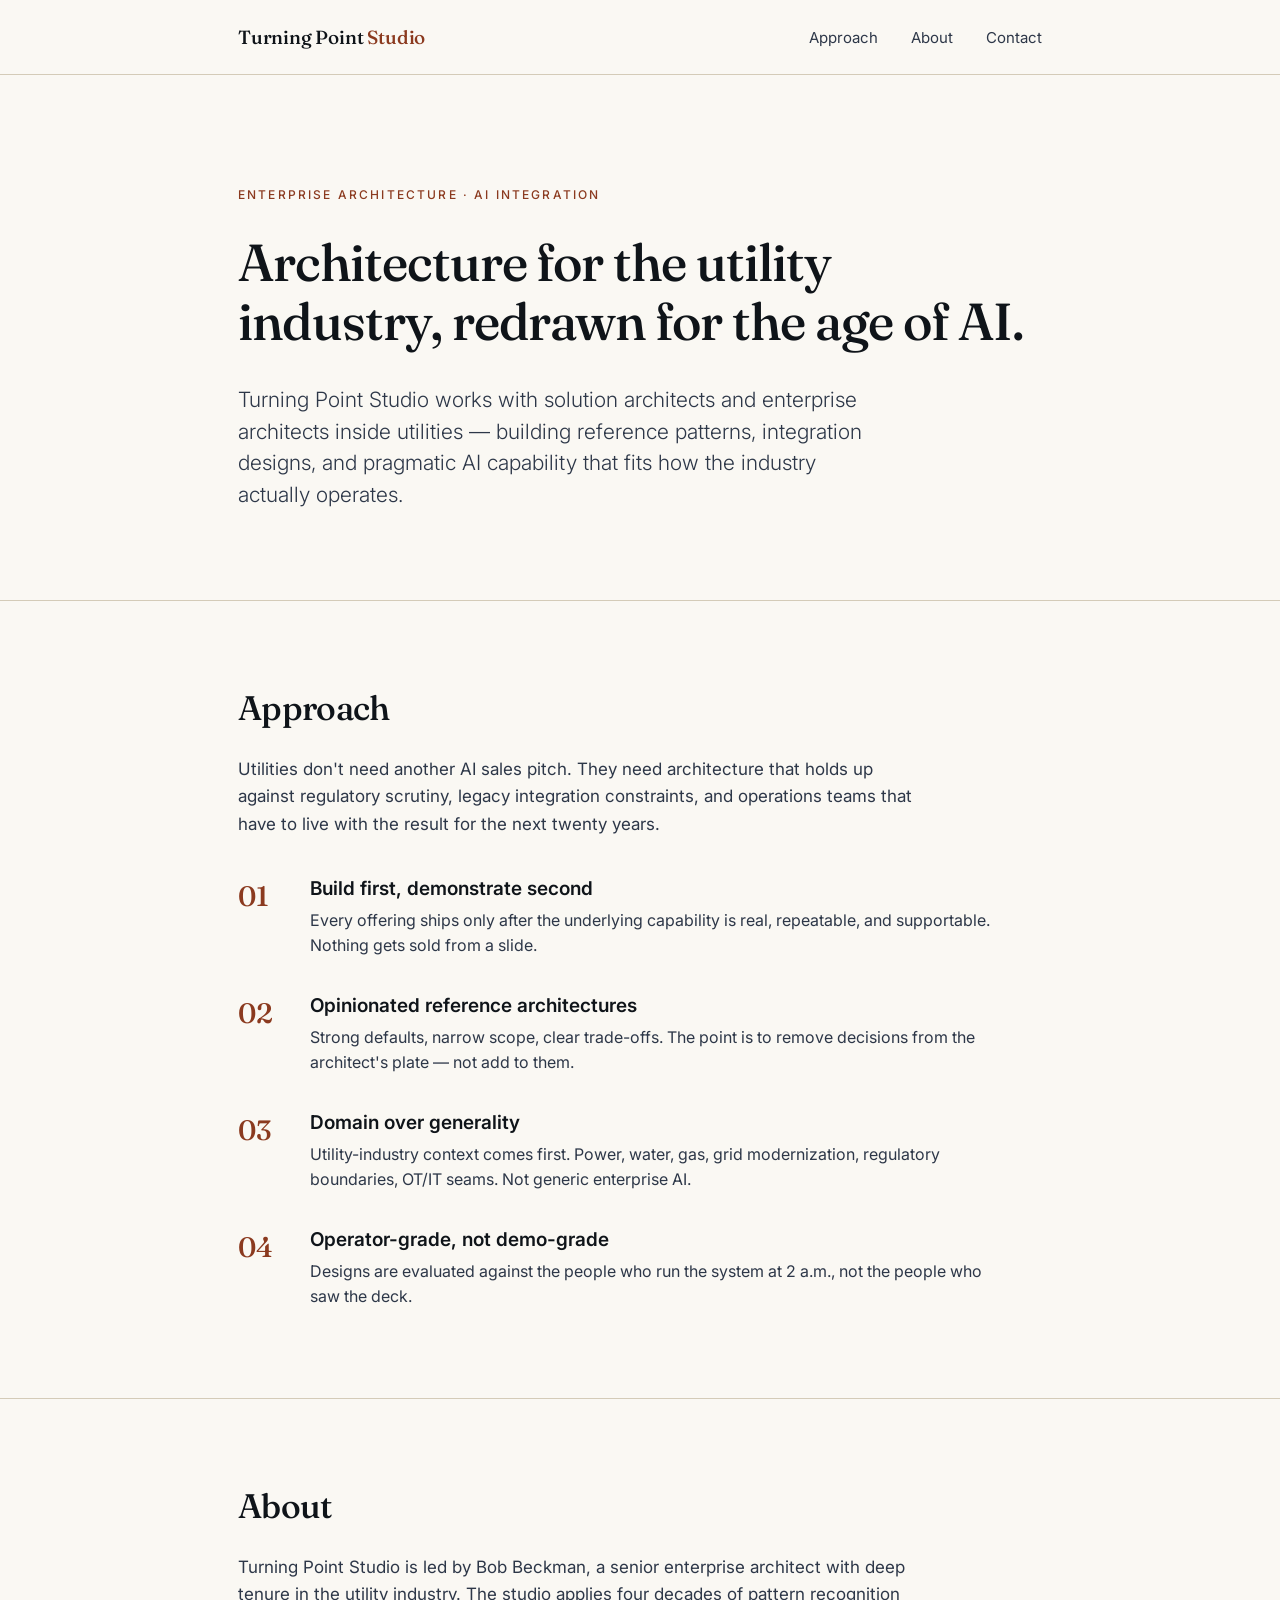
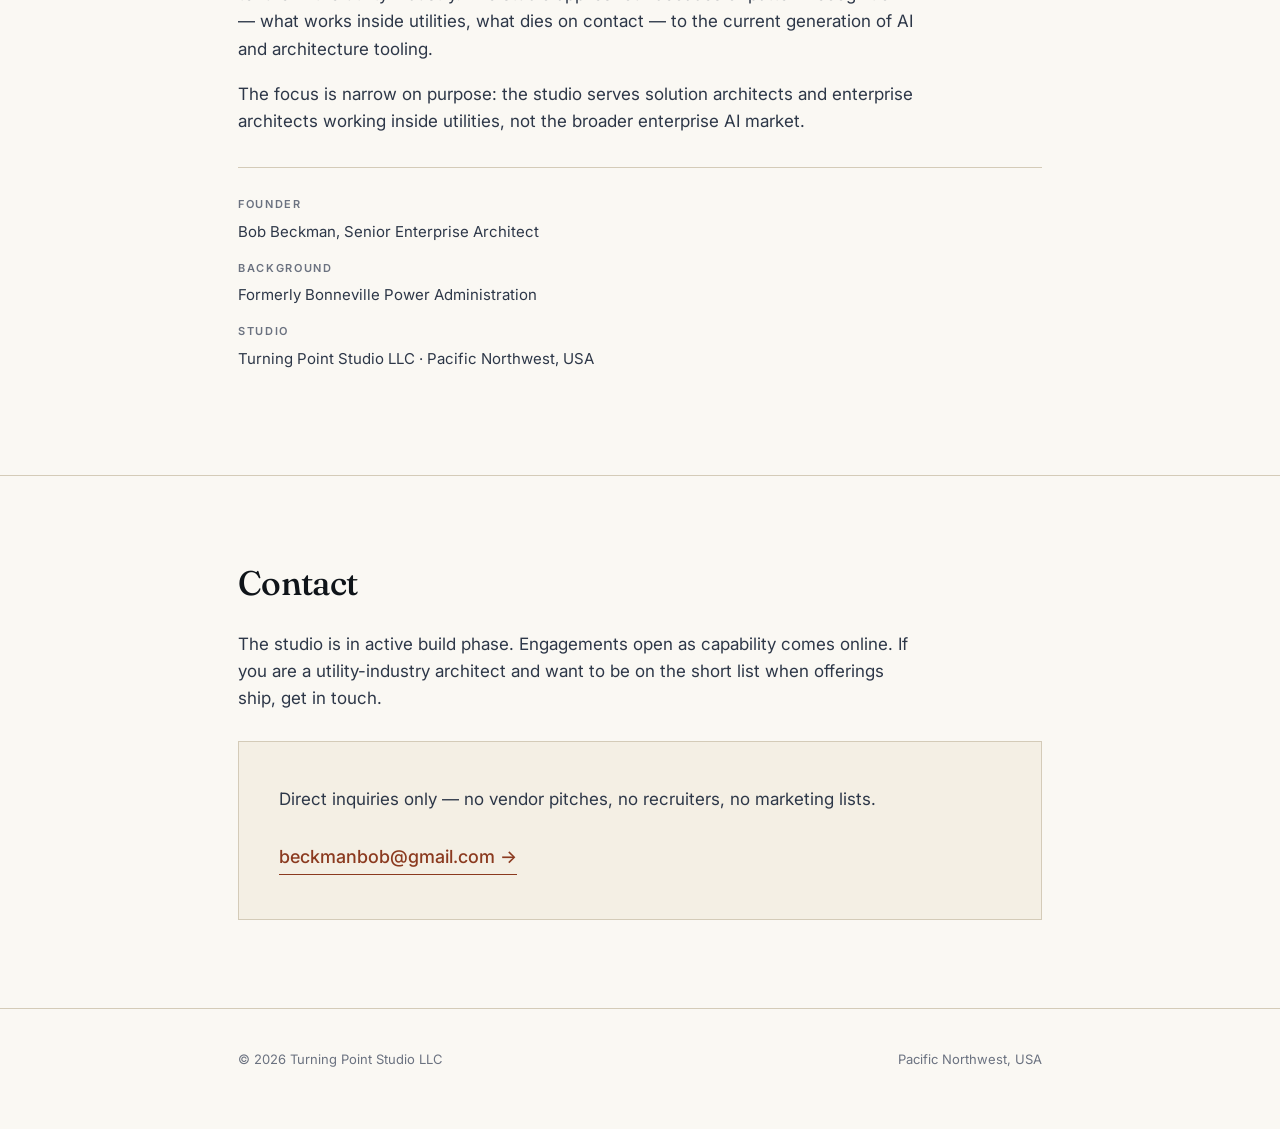
==== index.html @ 9b697494 "Add files via upload" ====
<!DOCTYPE html>
<html lang="en">
<head>
<meta charset="UTF-8">
<meta name="viewport" content="width=device-width, initial-scale=1.0">
<title>Turning Point Studio — Enterprise Architecture for the Utility Industry</title>
<meta name="description" content="Turning Point Studio. Enterprise architecture and AI integration for utility-industry solution architects and enterprise architects.">
<link rel="preconnect" href="https://fonts.googleapis.com">
<link rel="preconnect" href="https://fonts.gstatic.com" crossorigin>
<link href="https://fonts.googleapis.com/css2?family=Fraunces:opsz,wght@9..144,400;9..144,500;9..144,600&family=Inter:wght@300;400;500;600&display=swap" rel="stylesheet">
<style>
  :root {
    --ink: #0f1419;
    --ink-soft: #2d3748;
    --paper: #faf8f3;
    --paper-warm: #f4efe4;
    --rule: #d4cbb8;
    --accent: #8b3a1f;
    --accent-soft: #b85a3a;
    --muted: #6b7280;
  }
  * { box-sizing: border-box; margin: 0; padding: 0; }
  html { scroll-behavior: smooth; }
  body {
    font-family: 'Inter', -apple-system, sans-serif;
    color: var(--ink);
    background: var(--paper);
    line-height: 1.6;
    font-size: 17px;
    -webkit-font-smoothing: antialiased;
  }
  h1, h2, h3 { font-family: 'Fraunces', Georgia, serif; font-weight: 500; letter-spacing: -0.02em; line-height: 1.15; }
  .container { max-width: 860px; margin: 0 auto; padding: 0 28px; }

  /* Header */
  header {
    border-bottom: 1px solid var(--rule);
    padding: 22px 0;
    background: var(--paper);
    position: sticky;
    top: 0;
    z-index: 10;
  }
  .header-row { display: flex; justify-content: space-between; align-items: center; }
  .brand {
    font-family: 'Fraunces', serif;
    font-size: 19px;
    font-weight: 500;
    color: var(--ink);
    text-decoration: none;
    letter-spacing: -0.01em;
  }
  .brand span { color: var(--accent); }
  nav a {
    color: var(--ink-soft);
    text-decoration: none;
    margin-left: 28px;
    font-size: 15px;
    font-weight: 400;
  }
  nav a:hover { color: var(--accent); }

  /* Hero */
  .hero { padding: 110px 0 90px; border-bottom: 1px solid var(--rule); }
  .eyebrow {
    text-transform: uppercase;
    letter-spacing: 0.18em;
    font-size: 12px;
    font-weight: 500;
    color: var(--accent);
    margin-bottom: 28px;
  }
  .hero h1 { font-size: 52px; margin-bottom: 32px; }
  .hero .lede {
    font-size: 21px;
    color: var(--ink-soft);
    max-width: 640px;
    font-weight: 300;
    line-height: 1.5;
  }

  /* Sections */
  section { padding: 88px 0; border-bottom: 1px solid var(--rule); }
  section h2 { font-size: 34px; margin-bottom: 28px; }
  section p { margin-bottom: 18px; color: var(--ink-soft); max-width: 680px; }
  section p:last-child { margin-bottom: 0; }

  /* Approach blocks */
  .principles { display: grid; gap: 36px; margin-top: 40px; }
  .principle { display: grid; grid-template-columns: 48px 1fr; gap: 24px; align-items: start; }
  .principle .num {
    font-family: 'Fraunces', serif;
    font-size: 28px;
    color: var(--accent);
    font-weight: 500;
    line-height: 1;
    padding-top: 4px;
  }
  .principle h3 { font-size: 19px; margin-bottom: 8px; font-family: 'Inter', sans-serif; font-weight: 600; letter-spacing: 0; }
  .principle p { font-size: 16px; margin: 0; }

  /* About */
  .credentials { margin-top: 32px; padding-top: 28px; border-top: 1px solid var(--rule); }
  .credentials .label {
    text-transform: uppercase;
    letter-spacing: 0.15em;
    font-size: 11px;
    color: var(--muted);
    font-weight: 600;
    margin-bottom: 6px;
  }
  .credentials .item { margin-bottom: 16px; font-size: 15px; color: var(--ink-soft); }

  /* Contact */
  .contact-card {
    background: var(--paper-warm);
    border: 1px solid var(--rule);
    padding: 44px 40px;
    margin-top: 28px;
  }
  .contact-card p { max-width: none; margin-bottom: 18px; }
  .contact-link {
    display: inline-block;
    margin-top: 12px;
    font-size: 18px;
    color: var(--accent);
    text-decoration: none;
    border-bottom: 1px solid var(--accent);
    padding-bottom: 2px;
    font-weight: 500;
  }
  .contact-link:hover { color: var(--ink); border-bottom-color: var(--ink); }

  /* Footer */
  footer { padding: 40px 0 60px; font-size: 13px; color: var(--muted); }
  .footer-row { display: flex; justify-content: space-between; flex-wrap: wrap; gap: 12px; }

  /* Responsive */
  @media (max-width: 640px) {
    .hero { padding: 64px 0 56px; }
    .hero h1 { font-size: 36px; }
    .hero .lede { font-size: 18px; }
    section { padding: 56px 0; }
    section h2 { font-size: 26px; }
    nav a { margin-left: 18px; font-size: 14px; }
    .contact-card { padding: 28px 24px; }
    .principle { grid-template-columns: 36px 1fr; gap: 16px; }
  }
</style>
</head>
<body>

<header>
  <div class="container header-row">
    <a href="#" class="brand">Turning Point <span>Studio</span></a>
    <nav>
      <a href="#approach">Approach</a>
      <a href="#about">About</a>
      <a href="#contact">Contact</a>
    </nav>
  </div>
</header>

<div class="hero">
  <div class="container">
    <div class="eyebrow">Enterprise Architecture &middot; AI Integration</div>
    <h1>Architecture for the utility industry, redrawn for the age of AI.</h1>
    <p class="lede">Turning Point Studio works with solution architects and enterprise architects inside utilities — building reference patterns, integration designs, and pragmatic AI capability that fits how the industry actually operates.</p>
  </div>
</div>

<section id="approach">
  <div class="container">
    <h2>Approach</h2>
    <p>Utilities don't need another AI sales pitch. They need architecture that holds up against regulatory scrutiny, legacy integration constraints, and operations teams that have to live with the result for the next twenty years.</p>

    <div class="principles">
      <div class="principle">
        <div class="num">01</div>
        <div>
          <h3>Build first, demonstrate second</h3>
          <p>Every offering ships only after the underlying capability is real, repeatable, and supportable. Nothing gets sold from a slide.</p>
        </div>
      </div>
      <div class="principle">
        <div class="num">02</div>
        <div>
          <h3>Opinionated reference architectures</h3>
          <p>Strong defaults, narrow scope, clear trade-offs. The point is to remove decisions from the architect's plate — not add to them.</p>
        </div>
      </div>
      <div class="principle">
        <div class="num">03</div>
        <div>
          <h3>Domain over generality</h3>
          <p>Utility-industry context comes first. Power, water, gas, grid modernization, regulatory boundaries, OT/IT seams. Not generic enterprise AI.</p>
        </div>
      </div>
      <div class="principle">
        <div class="num">04</div>
        <div>
          <h3>Operator-grade, not demo-grade</h3>
          <p>Designs are evaluated against the people who run the system at 2 a.m., not the people who saw the deck.</p>
        </div>
      </div>
    </div>
  </div>
</section>

<section id="about">
  <div class="container">
    <h2>About</h2>
    <p>Turning Point Studio is led by Bob Beckman, a senior enterprise architect with deep tenure in the utility industry. The studio applies four decades of pattern recognition — what works inside utilities, what dies on contact — to the current generation of AI and architecture tooling.</p>
    <p>The focus is narrow on purpose: the studio serves solution architects and enterprise architects working inside utilities, not the broader enterprise AI market.</p>

    <div class="credentials">
      <div class="item">
        <div class="label">Founder</div>
        Bob Beckman, Senior Enterprise Architect
      </div>
      <div class="item">
        <div class="label">Background</div>
        Formerly Bonneville Power Administration
      </div>
      <div class="item">
        <div class="label">Studio</div>
        Turning Point Studio LLC &middot; Pacific Northwest, USA
      </div>
    </div>
  </div>
</section>

<section id="contact">
  <div class="container">
    <h2>Contact</h2>
    <p>The studio is in active build phase. Engagements open as capability comes online. If you are a utility-industry architect and want to be on the short list when offerings ship, get in touch.</p>

    <div class="contact-card">
      <p>Direct inquiries only — no vendor pitches, no recruiters, no marketing lists.</p>
      <a class="contact-link" href="mailto:beckmanbob@gmail.com?subject=Turning%20Point%20Studio%20inquiry">beckmanbob@gmail.com &rarr;</a>
    </div>
  </div>
</section>

<footer>
  <div class="container footer-row">
    <div>&copy; 2026 Turning Point Studio LLC</div>
    <div>Pacific Northwest, USA</div>
  </div>
</footer>

</body>
</html>
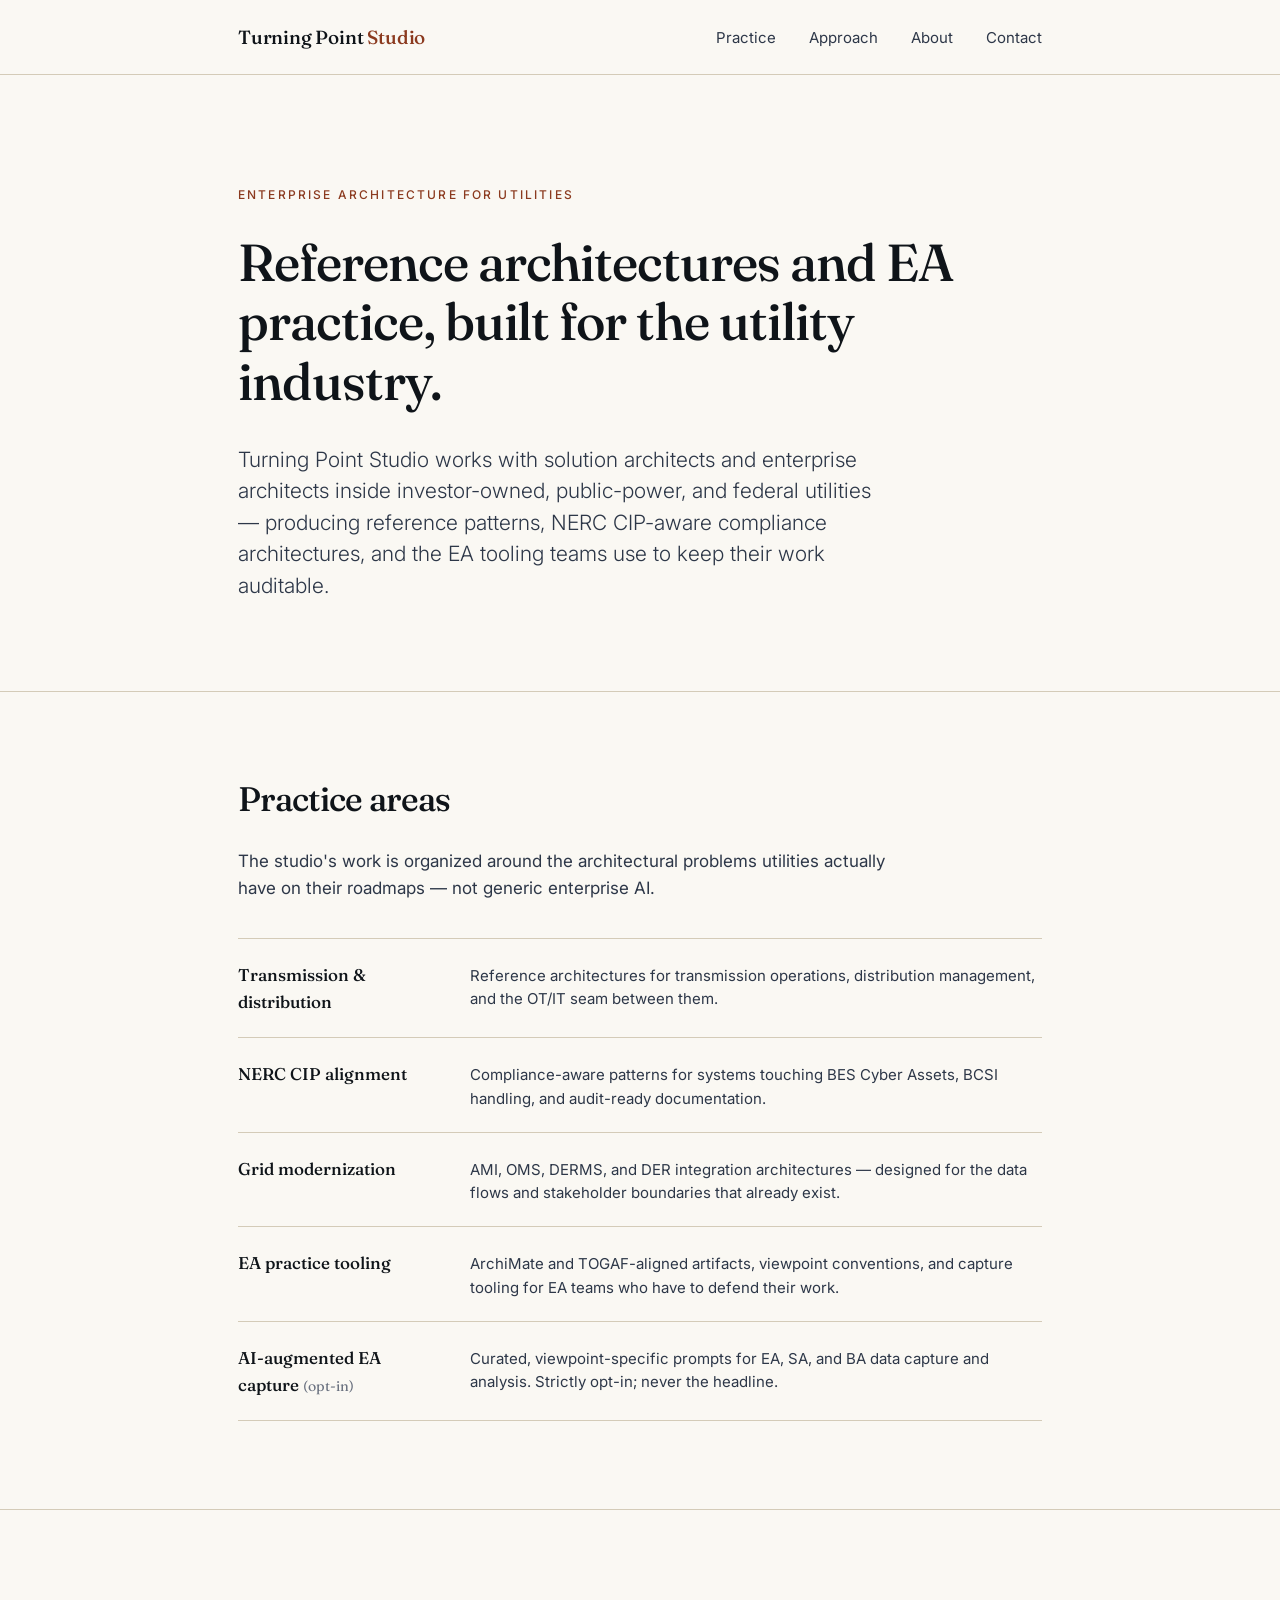
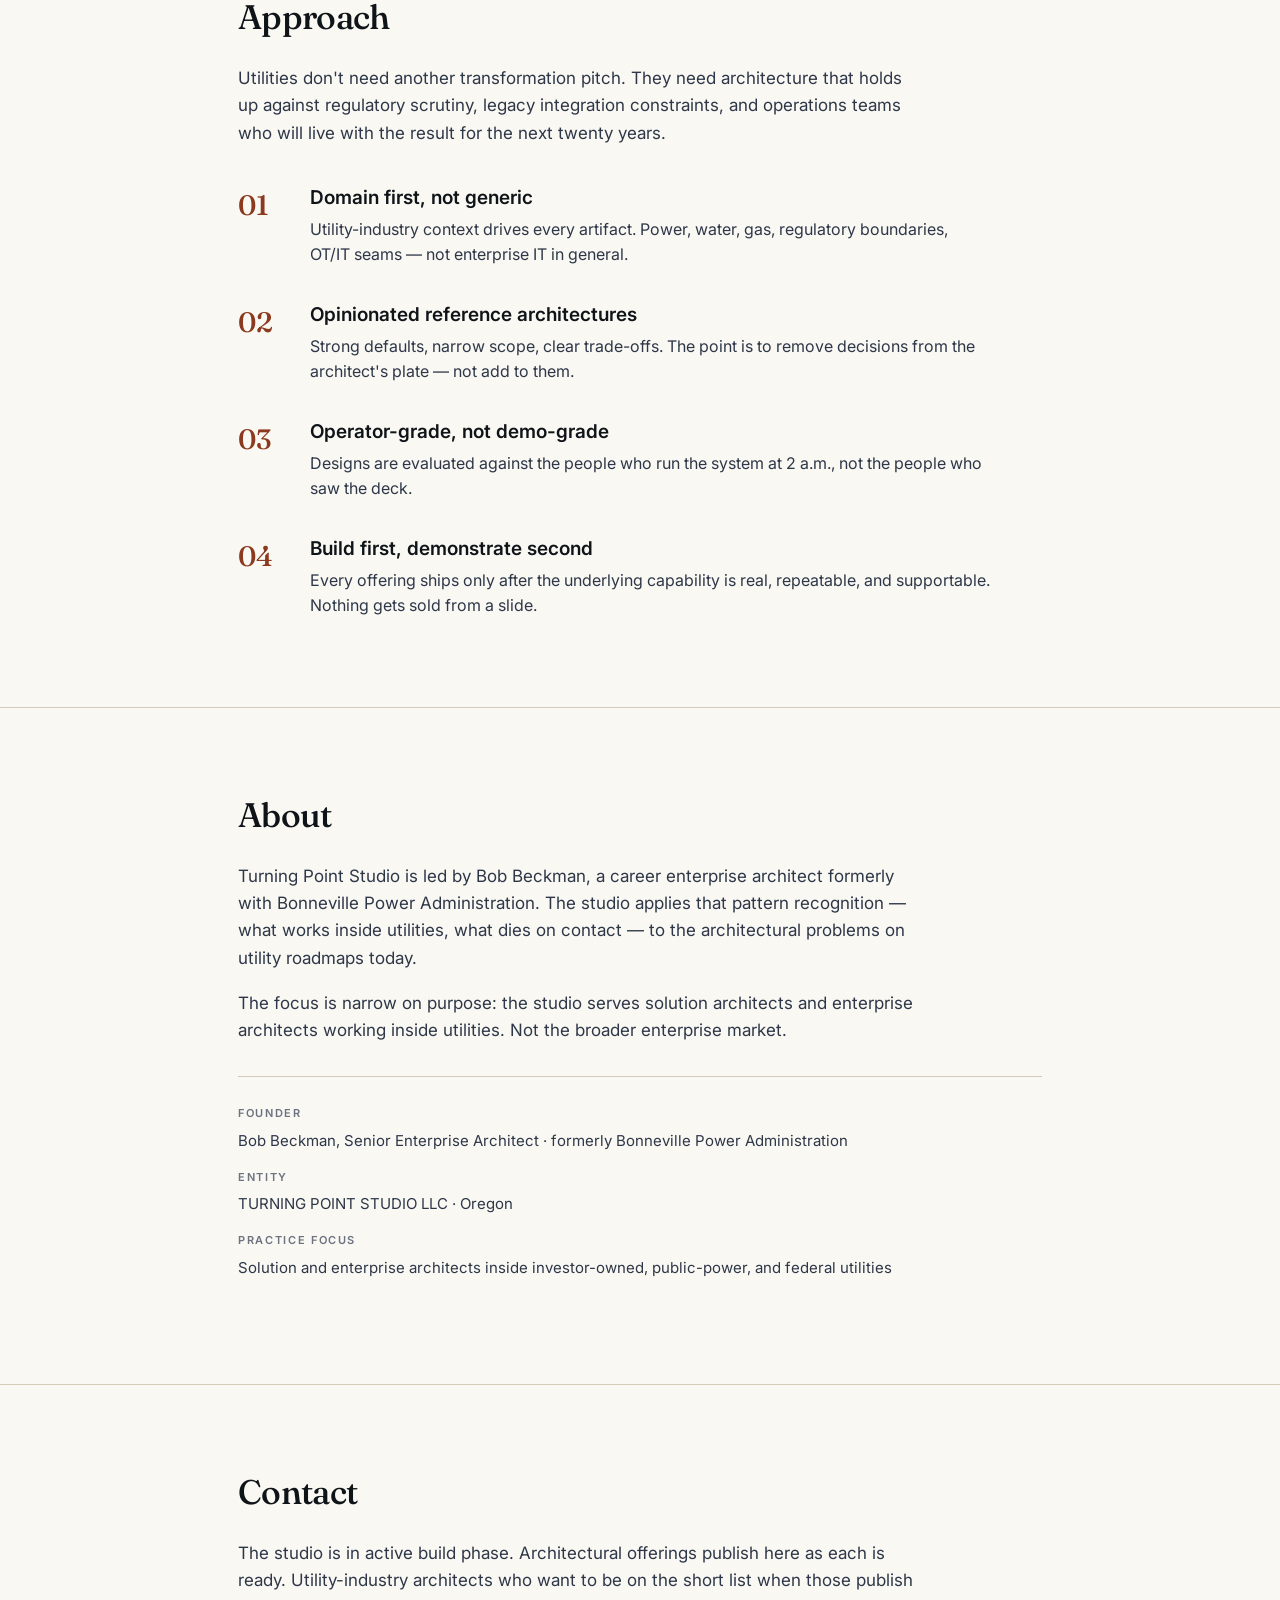
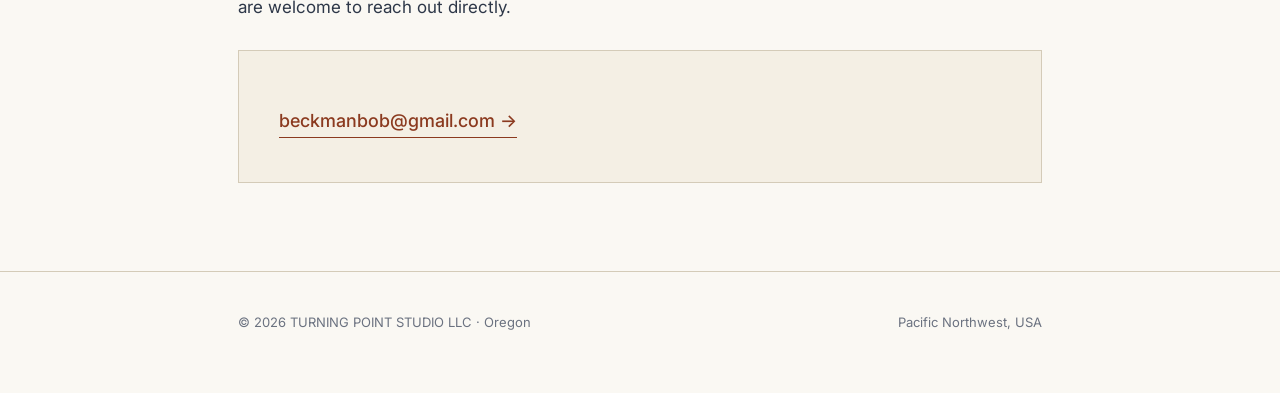
==== commit f13c3aa0: "marketing rewrite: utility-EA vocabulary, practice areas, entity disclosure" ====
--- a/index.html
+++ b/index.html
@@ -4,7 +4,7 @@
 <meta charset="UTF-8">
 <meta name="viewport" content="width=device-width, initial-scale=1.0">
 <title>Turning Point Studio — Enterprise Architecture for the Utility Industry</title>
-<meta name="description" content="Turning Point Studio. Enterprise architecture and AI integration for utility-industry solution architects and enterprise architects.">
+<meta name="description" content="Turning Point Studio LLC. Reference architectures, NERC CIP-aware compliance patterns, and EA practice tooling for utility-industry solution architects and enterprise architects.">
 <link rel="preconnect" href="https://fonts.googleapis.com">
 <link rel="preconnect" href="https://fonts.gstatic.com" crossorigin>
 <link href="https://fonts.googleapis.com/css2?family=Fraunces:opsz,wght@9..144,400;9..144,500;9..144,600&family=Inter:wght@300;400;500;600&display=swap" rel="stylesheet">
@@ -85,6 +85,29 @@
   section p { margin-bottom: 18px; color: var(--ink-soft); max-width: 680px; }
   section p:last-child { margin-bottom: 0; }
 
+  /* Practice areas */
+  .practice-list { list-style: none; margin-top: 36px; }
+  .practice-list li {
+    padding: 22px 0;
+    border-top: 1px solid var(--rule);
+    display: grid;
+    grid-template-columns: 200px 1fr;
+    gap: 32px;
+    align-items: baseline;
+  }
+  .practice-list li:last-child { border-bottom: 1px solid var(--rule); }
+  .practice-list .pa-title {
+    font-family: 'Fraunces', serif;
+    font-size: 17px;
+    font-weight: 500;
+    color: var(--ink);
+  }
+  .practice-list .pa-desc {
+    font-size: 15px;
+    color: var(--ink-soft);
+    line-height: 1.55;
+  }
+
   /* Approach blocks */
   .principles { display: grid; gap: 36px; margin-top: 40px; }
   .principle { display: grid; grid-template-columns: 48px 1fr; gap: 24px; align-items: start; }
@@ -145,6 +168,7 @@
     nav a { margin-left: 18px; font-size: 14px; }
     .contact-card { padding: 28px 24px; }
     .principle { grid-template-columns: 36px 1fr; gap: 16px; }
+    .practice-list li { grid-template-columns: 1fr; gap: 6px; }
   }
 </style>
 </head>
@@ -154,6 +178,7 @@
   <div class="container header-row">
     <a href="#" class="brand">Turning Point <span>Studio</span></a>
     <nav>
+      <a href="#practice">Practice</a>
       <a href="#approach">Approach</a>
       <a href="#about">About</a>
       <a href="#contact">Contact</a>
@@ -163,46 +188,76 @@
 
 <div class="hero">
   <div class="container">
-    <div class="eyebrow">Enterprise Architecture &middot; AI Integration</div>
-    <h1>Architecture for the utility industry, redrawn for the age of AI.</h1>
-    <p class="lede">Turning Point Studio works with solution architects and enterprise architects inside utilities — building reference patterns, integration designs, and pragmatic AI capability that fits how the industry actually operates.</p>
+    <div class="eyebrow">Enterprise Architecture for Utilities</div>
+    <h1>Reference architectures and EA practice, built for the utility industry.</h1>
+    <p class="lede">Turning Point Studio works with solution architects and enterprise architects inside investor-owned, public-power, and federal utilities &mdash; producing reference patterns, NERC CIP-aware compliance architectures, and the EA tooling teams use to keep their work auditable.</p>
   </div>
 </div>
 
+<section id="practice">
+  <div class="container">
+    <h2>Practice areas</h2>
+    <p>The studio's work is organized around the architectural problems utilities actually have on their roadmaps &mdash; not generic enterprise AI.</p>
+
+    <ul class="practice-list">
+      <li>
+        <div class="pa-title">Transmission &amp; distribution</div>
+        <div class="pa-desc">Reference architectures for transmission operations, distribution management, and the OT/IT seam between them.</div>
+      </li>
+      <li>
+        <div class="pa-title">NERC CIP alignment</div>
+        <div class="pa-desc">Compliance-aware patterns for systems touching BES Cyber Assets, BCSI handling, and audit-ready documentation.</div>
+      </li>
+      <li>
+        <div class="pa-title">Grid modernization</div>
+        <div class="pa-desc">AMI, OMS, DERMS, and DER integration architectures &mdash; designed for the data flows and stakeholder boundaries that already exist.</div>
+      </li>
+      <li>
+        <div class="pa-title">EA practice tooling</div>
+        <div class="pa-desc">ArchiMate and TOGAF-aligned artifacts, viewpoint conventions, and capture tooling for EA teams who have to defend their work.</div>
+      </li>
+      <li>
+        <div class="pa-title">AI-augmented EA capture <small style="font-weight: 400; color: var(--muted);">(opt-in)</small></div>
+        <div class="pa-desc">Curated, viewpoint-specific prompts for EA, SA, and BA data capture and analysis. Strictly opt-in; never the headline.</div>
+      </li>
+    </ul>
+  </div>
+</section>
+
 <section id="approach">
   <div class="container">
     <h2>Approach</h2>
-    <p>Utilities don't need another AI sales pitch. They need architecture that holds up against regulatory scrutiny, legacy integration constraints, and operations teams that have to live with the result for the next twenty years.</p>
+    <p>Utilities don't need another transformation pitch. They need architecture that holds up against regulatory scrutiny, legacy integration constraints, and operations teams who will live with the result for the next twenty years.</p>
 
     <div class="principles">
       <div class="principle">
         <div class="num">01</div>
         <div>
-          <h3>Build first, demonstrate second</h3>
-          <p>Every offering ships only after the underlying capability is real, repeatable, and supportable. Nothing gets sold from a slide.</p>
+          <h3>Domain first, not generic</h3>
+          <p>Utility-industry context drives every artifact. Power, water, gas, regulatory boundaries, OT/IT seams &mdash; not enterprise IT in general.</p>
         </div>
       </div>
       <div class="principle">
         <div class="num">02</div>
         <div>
           <h3>Opinionated reference architectures</h3>
-          <p>Strong defaults, narrow scope, clear trade-offs. The point is to remove decisions from the architect's plate — not add to them.</p>
+          <p>Strong defaults, narrow scope, clear trade-offs. The point is to remove decisions from the architect's plate &mdash; not add to them.</p>
         </div>
       </div>
       <div class="principle">
         <div class="num">03</div>
-        <div>
-          <h3>Domain over generality</h3>
-          <p>Utility-industry context comes first. Power, water, gas, grid modernization, regulatory boundaries, OT/IT seams. Not generic enterprise AI.</p>
-        </div>
-      </div>
-      <div class="principle">
-        <div class="num">04</div>
         <div>
           <h3>Operator-grade, not demo-grade</h3>
           <p>Designs are evaluated against the people who run the system at 2 a.m., not the people who saw the deck.</p>
         </div>
       </div>
+      <div class="principle">
+        <div class="num">04</div>
+        <div>
+          <h3>Build first, demonstrate second</h3>
+          <p>Every offering ships only after the underlying capability is real, repeatable, and supportable. Nothing gets sold from a slide.</p>
+        </div>
+      </div>
     </div>
   </div>
 </section>
@@ -210,21 +265,21 @@
 <section id="about">
   <div class="container">
     <h2>About</h2>
-    <p>Turning Point Studio is led by Bob Beckman, a senior enterprise architect with deep tenure in the utility industry. The studio applies four decades of pattern recognition — what works inside utilities, what dies on contact — to the current generation of AI and architecture tooling.</p>
-    <p>The focus is narrow on purpose: the studio serves solution architects and enterprise architects working inside utilities, not the broader enterprise AI market.</p>
+    <p>Turning Point Studio is led by Bob Beckman, a career enterprise architect formerly with Bonneville Power Administration. The studio applies that pattern recognition &mdash; what works inside utilities, what dies on contact &mdash; to the architectural problems on utility roadmaps today.</p>
+    <p>The focus is narrow on purpose: the studio serves solution architects and enterprise architects working inside utilities. Not the broader enterprise market.</p>
 
     <div class="credentials">
       <div class="item">
         <div class="label">Founder</div>
-        Bob Beckman, Senior Enterprise Architect
+        Bob Beckman, Senior Enterprise Architect &middot; formerly Bonneville Power Administration
       </div>
       <div class="item">
-        <div class="label">Background</div>
-        Formerly Bonneville Power Administration
+        <div class="label">Entity</div>
+        TURNING POINT STUDIO LLC &middot; Oregon
       </div>
       <div class="item">
-        <div class="label">Studio</div>
-        Turning Point Studio LLC &middot; Pacific Northwest, USA
+        <div class="label">Practice focus</div>
+        Solution and enterprise architects inside investor-owned, public-power, and federal utilities
       </div>
     </div>
   </div>
@@ -233,10 +288,9 @@
 <section id="contact">
   <div class="container">
     <h2>Contact</h2>
-    <p>The studio is in active build phase. Engagements open as capability comes online. If you are a utility-industry architect and want to be on the short list when offerings ship, get in touch.</p>
+    <p>The studio is in active build phase. Architectural offerings publish here as each is ready. Utility-industry architects who want to be on the short list when those publish are welcome to reach out directly.</p>
 
     <div class="contact-card">
-      <p>Direct inquiries only — no vendor pitches, no recruiters, no marketing lists.</p>
       <a class="contact-link" href="mailto:beckmanbob@gmail.com?subject=Turning%20Point%20Studio%20inquiry">beckmanbob@gmail.com &rarr;</a>
     </div>
   </div>
@@ -244,7 +298,7 @@
 
 <footer>
   <div class="container footer-row">
-    <div>&copy; 2026 Turning Point Studio LLC</div>
+    <div>&copy; 2026 TURNING POINT STUDIO LLC &middot; Oregon</div>
     <div>Pacific Northwest, USA</div>
   </div>
 </footer>
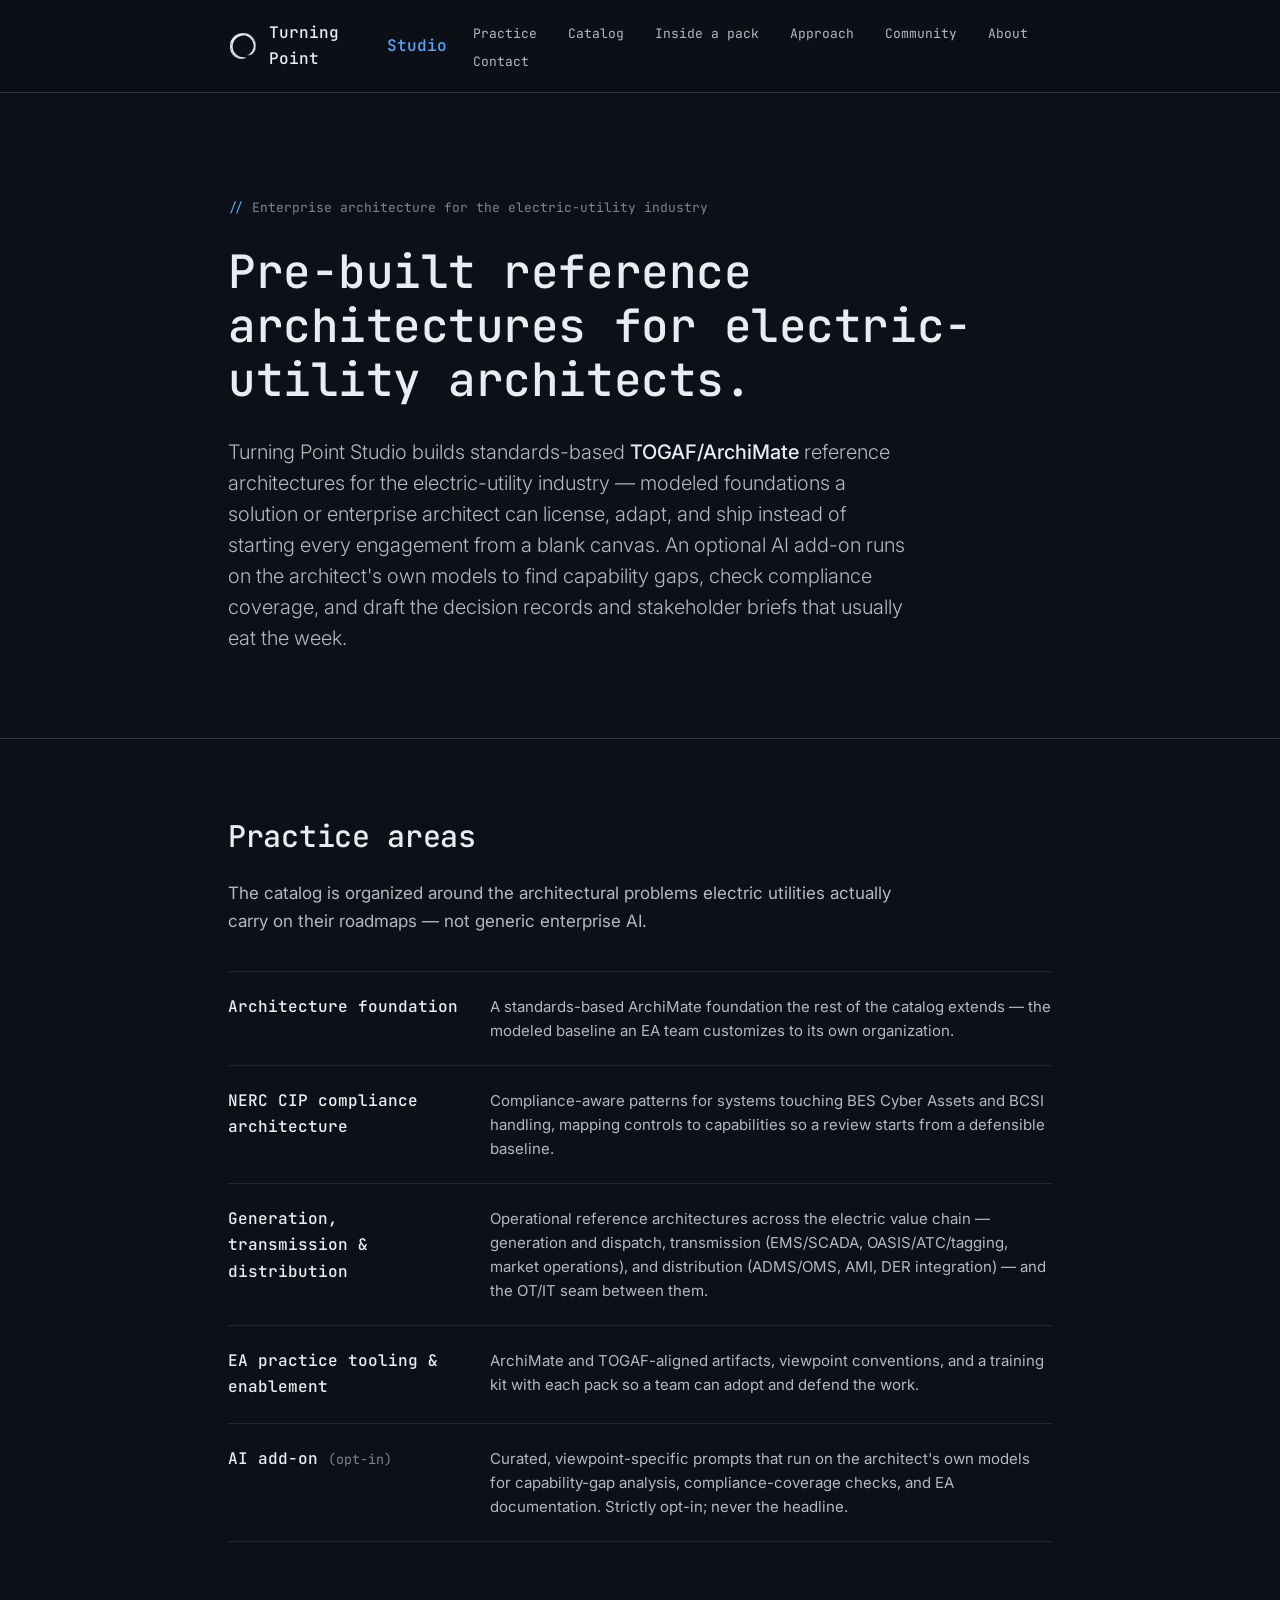
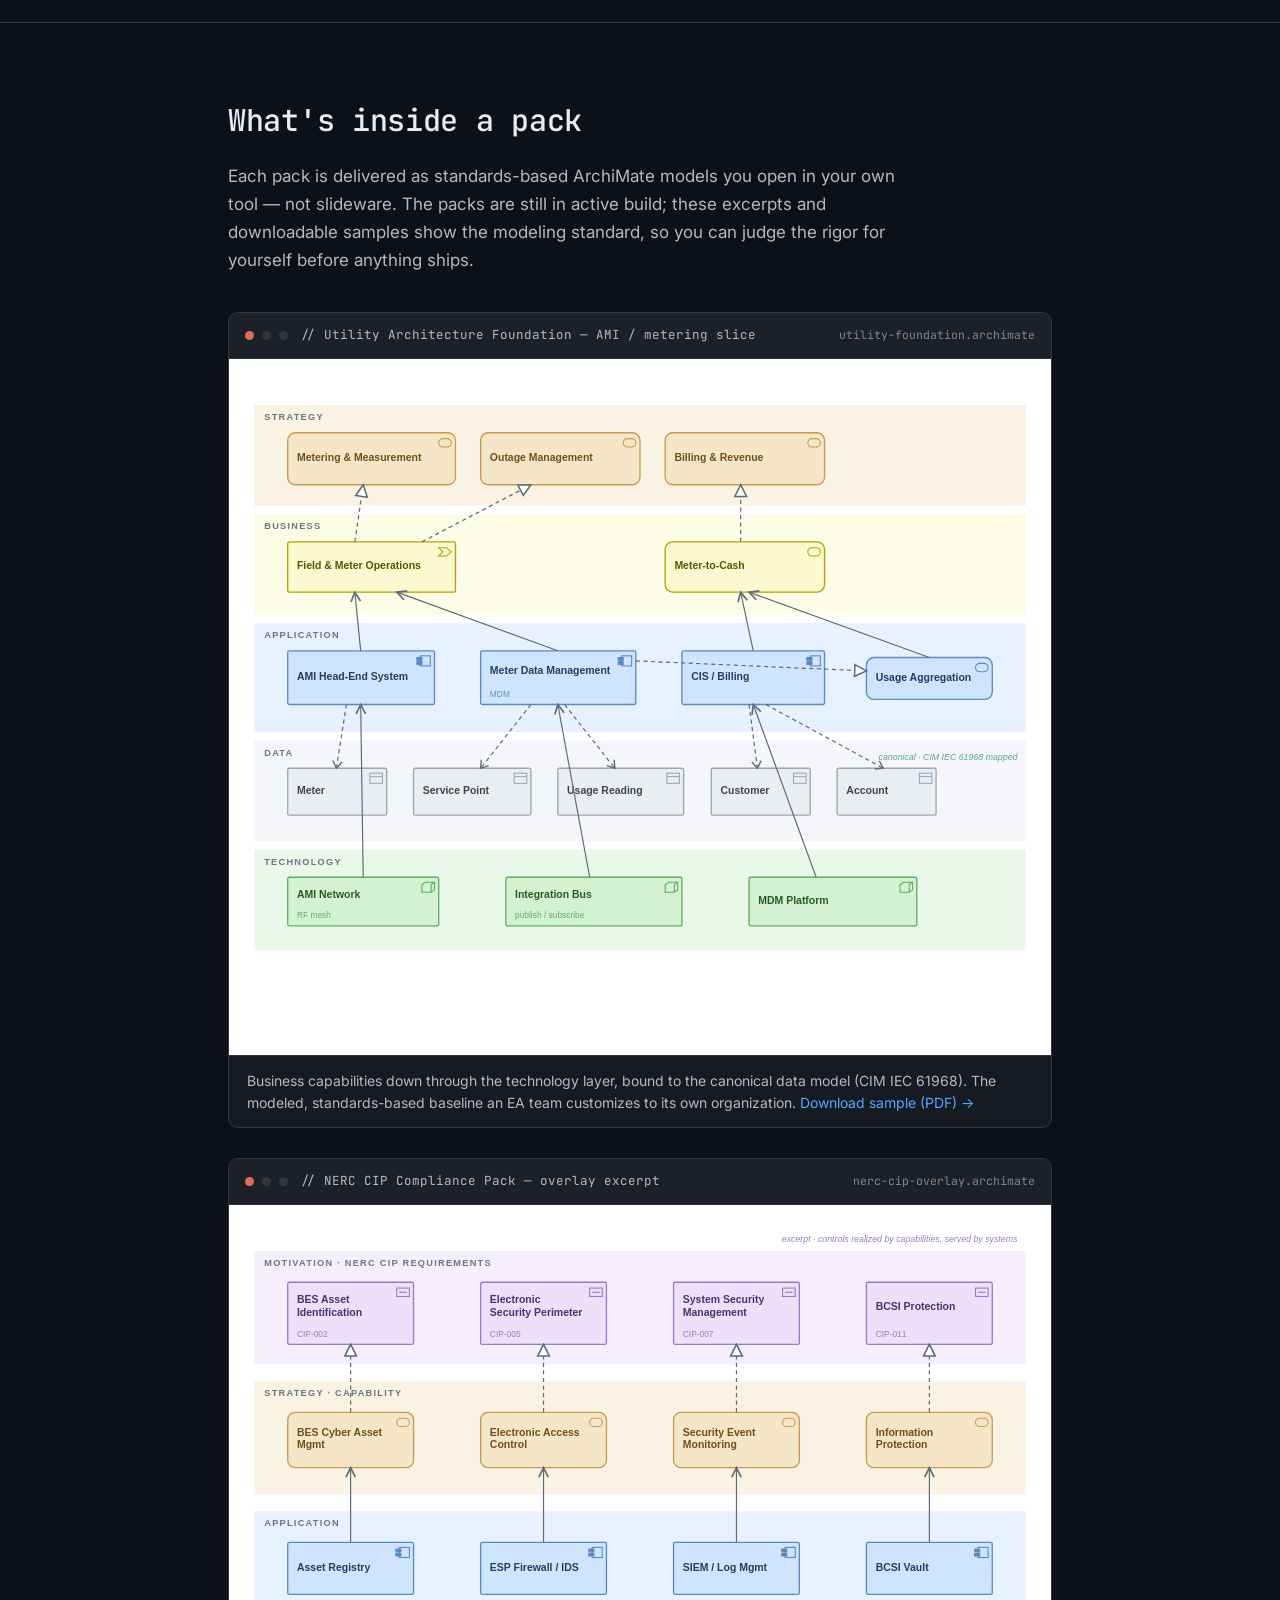
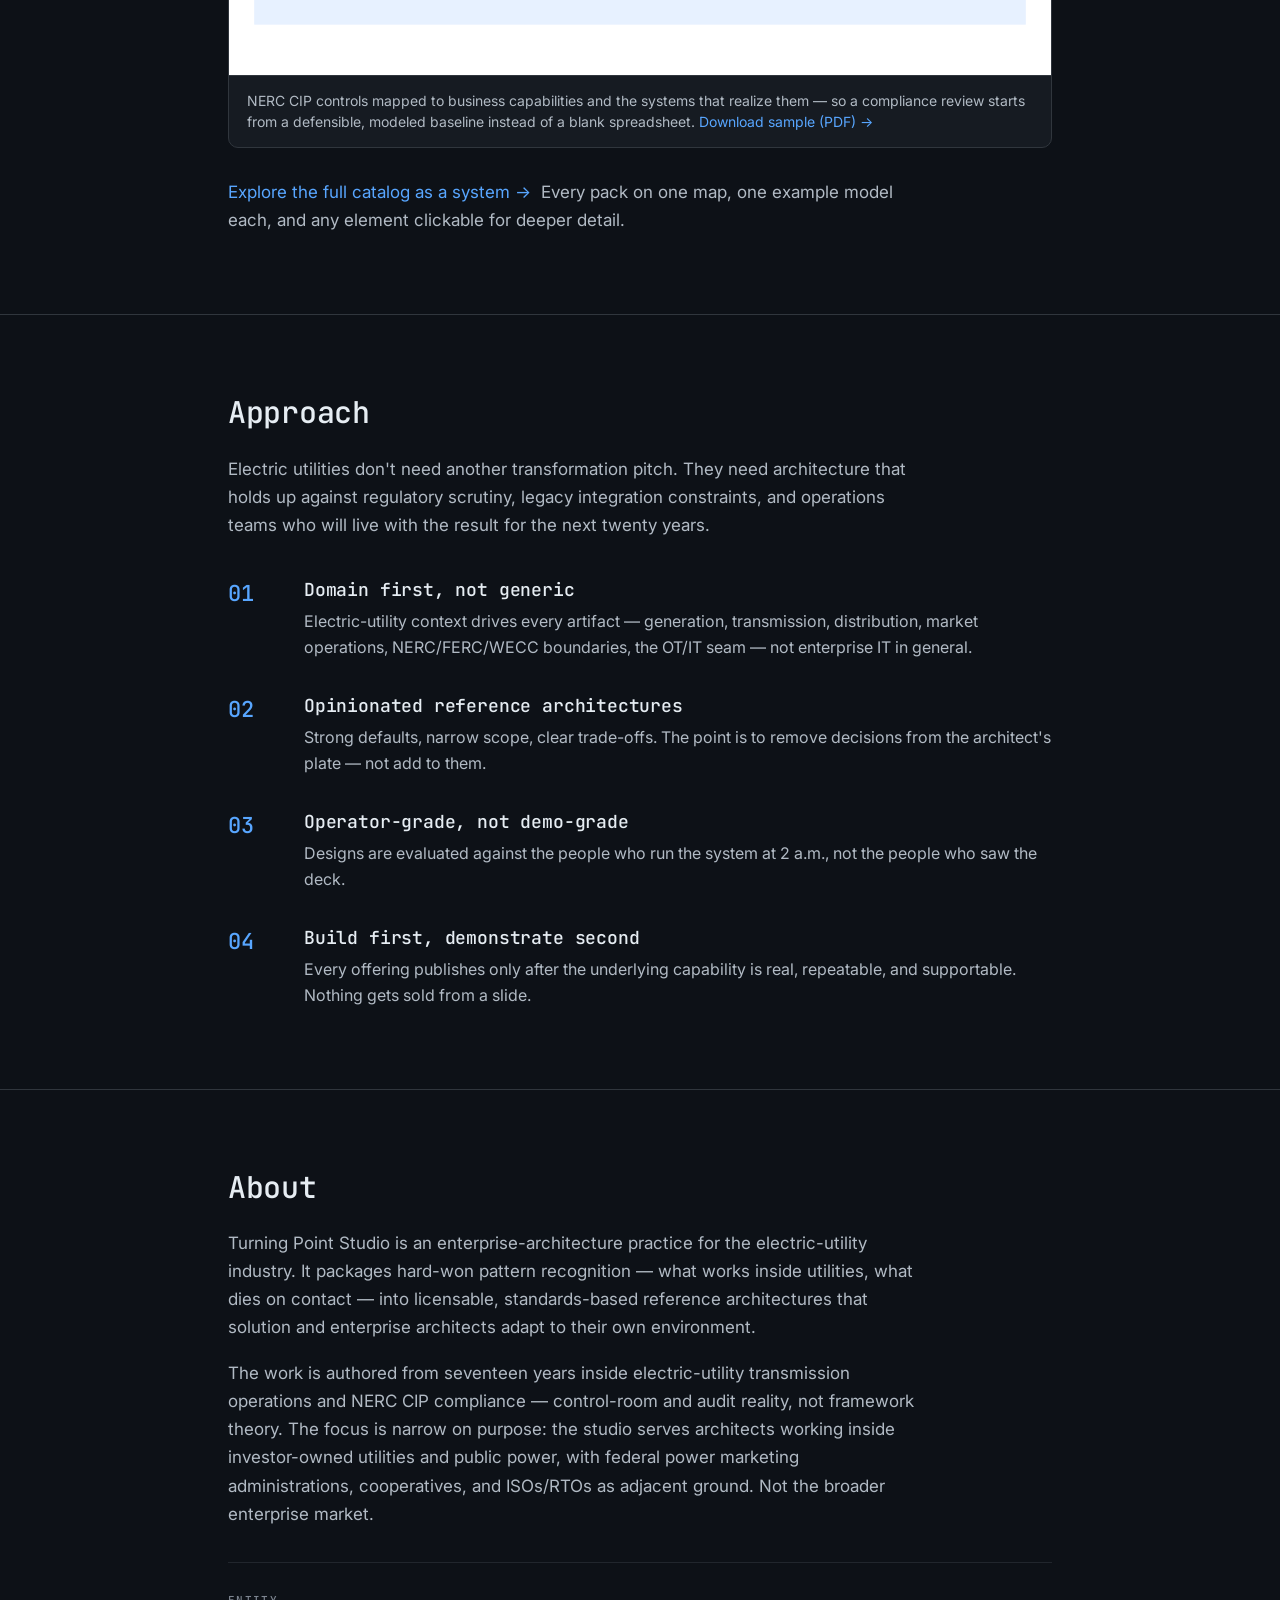
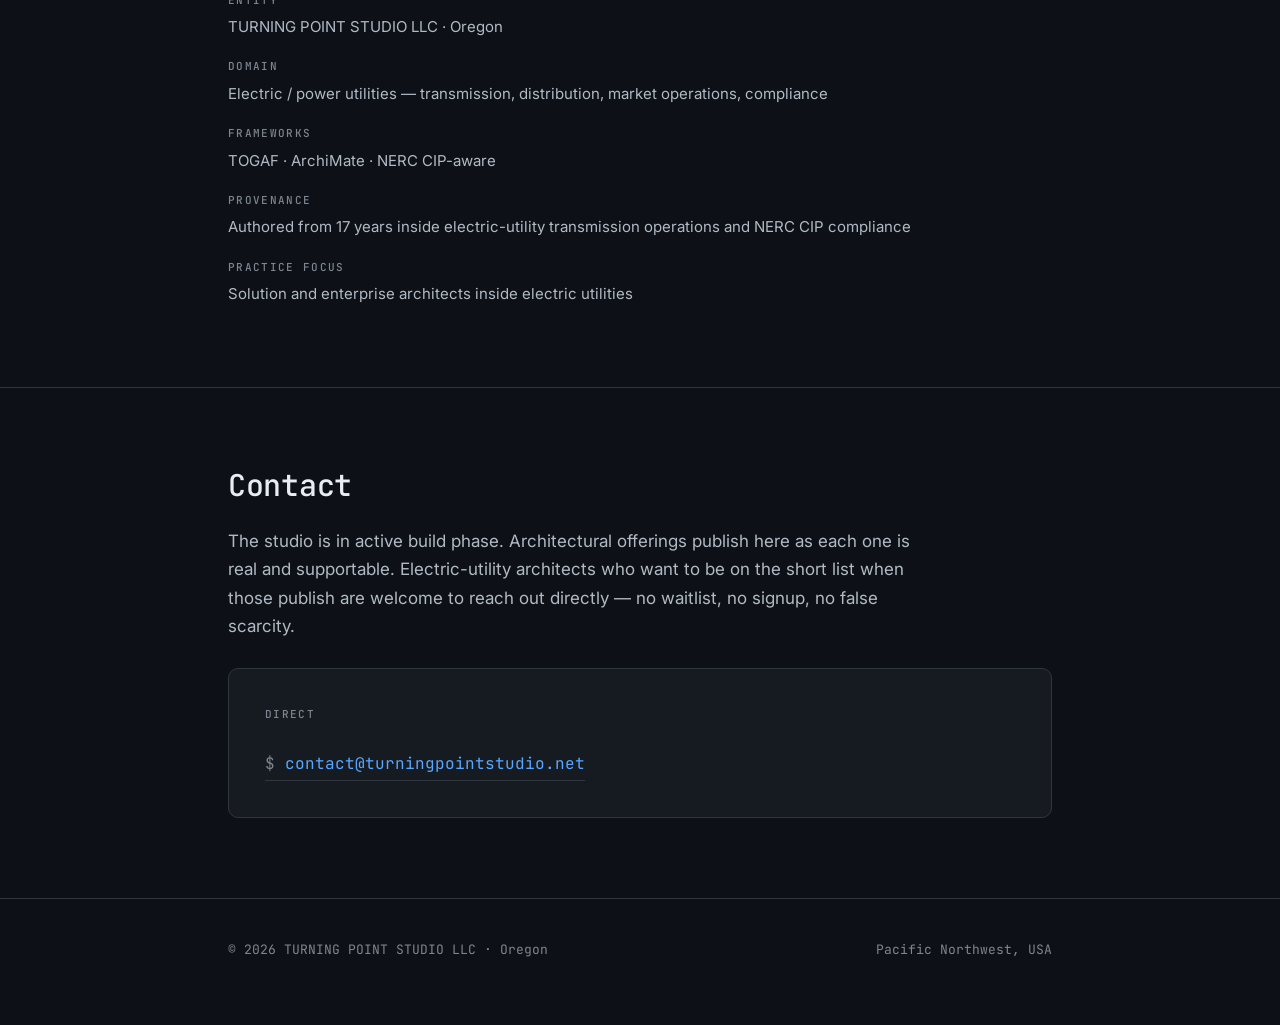
==== commit 40774674: "Add website files (pages, styles, brand assets, SKU pages) + deny-by-default .gitignore to keep inte" ====
--- a/index.html
+++ b/index.html
@@ -3,183 +3,36 @@
 <head>
 <meta charset="UTF-8">
 <meta name="viewport" content="width=device-width, initial-scale=1.0">
-<title>Turning Point Studio — Enterprise Architecture for the Utility Industry</title>
-<meta name="description" content="Turning Point Studio LLC. Reference architectures, NERC CIP-aware compliance patterns, and EA practice tooling for utility-industry solution architects and enterprise architects.">
+<title>Turning Point Studio — Enterprise Architecture for the Electric Utility Industry</title>
+<meta name="description" content="Turning Point Studio builds standards-based TOGAF/ArchiMate reference architectures and NERC CIP-aware compliance patterns for electric-utility solution and enterprise architects — license, adapt, and ship instead of starting from a blank canvas.">
+<link rel="icon" type="image/png" sizes="32x32" href="brand/favicon-32.png">
+<link rel="alternate icon" href="brand/favicon.ico">
+<link rel="apple-touch-icon" href="brand/apple-touch-icon.png">
+<meta property="og:title" content="Turning Point Studio">
+<meta property="og:description" content="Standards-based reference architectures and NERC CIP-aware compliance patterns for the electric utility industry.">
+<meta property="og:image" content="https://turningpointstudio.net/brand/og-image.png">
+<meta property="og:url" content="https://turningpointstudio.net">
+<meta property="og:type" content="website">
+<meta name="twitter:card" content="summary_large_image">
 <link rel="preconnect" href="https://fonts.googleapis.com">
 <link rel="preconnect" href="https://fonts.gstatic.com" crossorigin>
-<link href="https://fonts.googleapis.com/css2?family=Fraunces:opsz,wght@9..144,400;9..144,500;9..144,600&family=Inter:wght@300;400;500;600&display=swap" rel="stylesheet">
-<style>
-  :root {
-    --ink: #0f1419;
-    --ink-soft: #2d3748;
-    --paper: #faf8f3;
-    --paper-warm: #f4efe4;
-    --rule: #d4cbb8;
-    --accent: #8b3a1f;
-    --accent-soft: #b85a3a;
-    --muted: #6b7280;
-  }
-  * { box-sizing: border-box; margin: 0; padding: 0; }
-  html { scroll-behavior: smooth; }
-  body {
-    font-family: 'Inter', -apple-system, sans-serif;
-    color: var(--ink);
-    background: var(--paper);
-    line-height: 1.6;
-    font-size: 17px;
-    -webkit-font-smoothing: antialiased;
-  }
-  h1, h2, h3 { font-family: 'Fraunces', Georgia, serif; font-weight: 500; letter-spacing: -0.02em; line-height: 1.15; }
-  .container { max-width: 860px; margin: 0 auto; padding: 0 28px; }
-
-  /* Header */
-  header {
-    border-bottom: 1px solid var(--rule);
-    padding: 22px 0;
-    background: var(--paper);
-    position: sticky;
-    top: 0;
-    z-index: 10;
-  }
-  .header-row { display: flex; justify-content: space-between; align-items: center; }
-  .brand {
-    font-family: 'Fraunces', serif;
-    font-size: 19px;
-    font-weight: 500;
-    color: var(--ink);
-    text-decoration: none;
-    letter-spacing: -0.01em;
-  }
-  .brand span { color: var(--accent); }
-  nav a {
-    color: var(--ink-soft);
-    text-decoration: none;
-    margin-left: 28px;
-    font-size: 15px;
-    font-weight: 400;
-  }
-  nav a:hover { color: var(--accent); }
-
-  /* Hero */
-  .hero { padding: 110px 0 90px; border-bottom: 1px solid var(--rule); }
-  .eyebrow {
-    text-transform: uppercase;
-    letter-spacing: 0.18em;
-    font-size: 12px;
-    font-weight: 500;
-    color: var(--accent);
-    margin-bottom: 28px;
-  }
-  .hero h1 { font-size: 52px; margin-bottom: 32px; }
-  .hero .lede {
-    font-size: 21px;
-    color: var(--ink-soft);
-    max-width: 640px;
-    font-weight: 300;
-    line-height: 1.5;
-  }
-
-  /* Sections */
-  section { padding: 88px 0; border-bottom: 1px solid var(--rule); }
-  section h2 { font-size: 34px; margin-bottom: 28px; }
-  section p { margin-bottom: 18px; color: var(--ink-soft); max-width: 680px; }
-  section p:last-child { margin-bottom: 0; }
-
-  /* Practice areas */
-  .practice-list { list-style: none; margin-top: 36px; }
-  .practice-list li {
-    padding: 22px 0;
-    border-top: 1px solid var(--rule);
-    display: grid;
-    grid-template-columns: 200px 1fr;
-    gap: 32px;
-    align-items: baseline;
-  }
-  .practice-list li:last-child { border-bottom: 1px solid var(--rule); }
-  .practice-list .pa-title {
-    font-family: 'Fraunces', serif;
-    font-size: 17px;
-    font-weight: 500;
-    color: var(--ink);
-  }
-  .practice-list .pa-desc {
-    font-size: 15px;
-    color: var(--ink-soft);
-    line-height: 1.55;
-  }
-
-  /* Approach blocks */
-  .principles { display: grid; gap: 36px; margin-top: 40px; }
-  .principle { display: grid; grid-template-columns: 48px 1fr; gap: 24px; align-items: start; }
-  .principle .num {
-    font-family: 'Fraunces', serif;
-    font-size: 28px;
-    color: var(--accent);
-    font-weight: 500;
-    line-height: 1;
-    padding-top: 4px;
-  }
-  .principle h3 { font-size: 19px; margin-bottom: 8px; font-family: 'Inter', sans-serif; font-weight: 600; letter-spacing: 0; }
-  .principle p { font-size: 16px; margin: 0; }
-
-  /* About */
-  .credentials { margin-top: 32px; padding-top: 28px; border-top: 1px solid var(--rule); }
-  .credentials .label {
-    text-transform: uppercase;
-    letter-spacing: 0.15em;
-    font-size: 11px;
-    color: var(--muted);
-    font-weight: 600;
-    margin-bottom: 6px;
-  }
-  .credentials .item { margin-bottom: 16px; font-size: 15px; color: var(--ink-soft); }
-
-  /* Contact */
-  .contact-card {
-    background: var(--paper-warm);
-    border: 1px solid var(--rule);
-    padding: 44px 40px;
-    margin-top: 28px;
-  }
-  .contact-card p { max-width: none; margin-bottom: 18px; }
-  .contact-link {
-    display: inline-block;
-    margin-top: 12px;
-    font-size: 18px;
-    color: var(--accent);
-    text-decoration: none;
-    border-bottom: 1px solid var(--accent);
-    padding-bottom: 2px;
-    font-weight: 500;
-  }
-  .contact-link:hover { color: var(--ink); border-bottom-color: var(--ink); }
-
-  /* Footer */
-  footer { padding: 40px 0 60px; font-size: 13px; color: var(--muted); }
-  .footer-row { display: flex; justify-content: space-between; flex-wrap: wrap; gap: 12px; }
-
-  /* Responsive */
-  @media (max-width: 640px) {
-    .hero { padding: 64px 0 56px; }
-    .hero h1 { font-size: 36px; }
-    .hero .lede { font-size: 18px; }
-    section { padding: 56px 0; }
-    section h2 { font-size: 26px; }
-    nav a { margin-left: 18px; font-size: 14px; }
-    .contact-card { padding: 28px 24px; }
-    .principle { grid-template-columns: 36px 1fr; gap: 16px; }
-    .practice-list li { grid-template-columns: 1fr; gap: 6px; }
-  }
-</style>
+<link href="https://fonts.googleapis.com/css2?family=Inter:wght@300;400;500;600&family=JetBrains+Mono:wght@400;500;700&display=swap" rel="stylesheet">
+<link rel="stylesheet" href="site.css">
 </head>
 <body>
 
 <header>
   <div class="container header-row">
-    <a href="#" class="brand">Turning Point <span>Studio</span></a>
+    <a href="index.html" class="brand">
+      <img class="brand-mark" src="brand/enso-mark.png" alt="Turning Point Studio mark">
+      Turning Point <span>Studio</span>
+    </a>
     <nav>
       <a href="#practice">Practice</a>
+      <a href="catalog.html">Catalog</a>
+      <a href="#inside">Inside a pack</a>
       <a href="#approach">Approach</a>
+      <a href="community.html">Community</a>
       <a href="#about">About</a>
       <a href="#contact">Contact</a>
     </nav>
@@ -188,60 +41,94 @@
 
 <div class="hero">
   <div class="container">
-    <div class="eyebrow">Enterprise Architecture for Utilities</div>
-    <h1>Reference architectures and EA practice, built for the utility industry.</h1>
-    <p class="lede">Turning Point Studio works with solution architects and enterprise architects inside investor-owned, public-power, and federal utilities &mdash; producing reference patterns, NERC CIP-aware compliance architectures, and the EA tooling teams use to keep their work auditable.</p>
+    <div class="eyebrow">Enterprise architecture for the electric-utility industry</div>
+    <h1>Pre-built reference architectures for electric-utility architects.</h1>
+    <p class="lede">Turning Point Studio builds standards-based <strong>TOGAF/ArchiMate</strong> reference architectures for the electric-utility industry — modeled foundations a solution or enterprise architect can license, adapt, and ship instead of starting every engagement from a blank canvas. An optional AI add-on runs on the architect's own models to find capability gaps, check compliance coverage, and draft the decision records and stakeholder briefs that usually eat the week.</p>
   </div>
 </div>
 
 <section id="practice">
   <div class="container">
     <h2>Practice areas</h2>
-    <p>The studio's work is organized around the architectural problems utilities actually have on their roadmaps &mdash; not generic enterprise AI.</p>
+    <p>The catalog is organized around the architectural problems electric utilities actually carry on their roadmaps — not generic enterprise AI.</p>
 
     <ul class="practice-list">
       <li>
-        <div class="pa-title">Transmission &amp; distribution</div>
-        <div class="pa-desc">Reference architectures for transmission operations, distribution management, and the OT/IT seam between them.</div>
-      </li>
-      <li>
-        <div class="pa-title">NERC CIP alignment</div>
-        <div class="pa-desc">Compliance-aware patterns for systems touching BES Cyber Assets, BCSI handling, and audit-ready documentation.</div>
-      </li>
-      <li>
-        <div class="pa-title">Grid modernization</div>
-        <div class="pa-desc">AMI, OMS, DERMS, and DER integration architectures &mdash; designed for the data flows and stakeholder boundaries that already exist.</div>
-      </li>
-      <li>
-        <div class="pa-title">EA practice tooling</div>
-        <div class="pa-desc">ArchiMate and TOGAF-aligned artifacts, viewpoint conventions, and capture tooling for EA teams who have to defend their work.</div>
-      </li>
-      <li>
-        <div class="pa-title">AI-augmented EA capture <small style="font-weight: 400; color: var(--muted);">(opt-in)</small></div>
-        <div class="pa-desc">Curated, viewpoint-specific prompts for EA, SA, and BA data capture and analysis. Strictly opt-in; never the headline.</div>
+        <div class="pa-title">Architecture foundation</div>
+        <div class="pa-desc">A standards-based ArchiMate foundation the rest of the catalog extends — the modeled baseline an EA team customizes to its own organization.</div>
+      </li>
+      <li>
+        <div class="pa-title">NERC CIP compliance architecture</div>
+        <div class="pa-desc">Compliance-aware patterns for systems touching BES Cyber Assets and BCSI handling, mapping controls to capabilities so a review starts from a defensible baseline.</div>
+      </li>
+      <li>
+        <div class="pa-title">Generation, transmission &amp; distribution</div>
+        <div class="pa-desc">Operational reference architectures across the electric value chain — generation and dispatch, transmission (EMS/SCADA, OASIS/ATC/tagging, market operations), and distribution (ADMS/OMS, AMI, DER integration) — and the OT/IT seam between them.</div>
+      </li>
+      <li>
+        <div class="pa-title">EA practice tooling &amp; enablement</div>
+        <div class="pa-desc">ArchiMate and TOGAF-aligned artifacts, viewpoint conventions, and a training kit with each pack so a team can adopt and defend the work.</div>
+      </li>
+      <li>
+        <div class="pa-title">AI add-on <small>(opt-in)</small></div>
+        <div class="pa-desc">Curated, viewpoint-specific prompts that run on the architect's own models for capability-gap analysis, compliance-coverage checks, and EA documentation. Strictly opt-in; never the headline.</div>
       </li>
     </ul>
   </div>
 </section>
 
+<section id="inside">
+  <div class="container">
+    <h2>What's inside a pack</h2>
+    <p>Each pack is delivered as standards-based ArchiMate models you open in your own tool — not slideware. The packs are still in active build; these excerpts and downloadable samples show the modeling standard, so you can judge the rigor for yourself before anything ships.</p>
+
+    <div class="models">
+      <figure class="model-card">
+        <div class="model-head">
+          <span class="dot"></span><span class="dot"></span><span class="dot"></span>
+          <span class="name">// Utility Architecture Foundation — AMI / metering slice</span>
+          <span class="file">utility-foundation.archimate</span>
+        </div>
+        <div class="model-canvas">
+          <img src="brand/diagrams/f-01-layers.svg" alt="F-01 ArchiMate model excerpt — business, application, data, and technology layers for an AMI / metering slice, mapped to the canonical data model">
+        </div>
+        <figcaption class="model-cap">Business capabilities down through the technology layer, bound to the canonical data model (CIM IEC 61968). The modeled, standards-based baseline an EA team customizes to its own organization. <a href="brand/samples/utility-foundation-sample.pdf" download>Download sample (PDF) →</a></figcaption>
+      </figure>
+
+      <figure class="model-card">
+        <div class="model-head">
+          <span class="dot"></span><span class="dot"></span><span class="dot"></span>
+          <span class="name">// NERC CIP Compliance Pack — overlay excerpt</span>
+          <span class="file">nerc-cip-overlay.archimate</span>
+        </div>
+        <div class="model-canvas">
+          <img src="brand/diagrams/c-01-cip-overlay.svg" alt="C-01 ArchiMate model excerpt — NERC CIP requirements mapped to business capabilities and the application systems that realize them">
+        </div>
+        <figcaption class="model-cap">NERC CIP controls mapped to business capabilities and the systems that realize them — so a compliance review starts from a defensible, modeled baseline instead of a blank spreadsheet. <a href="brand/samples/nerc-cip-pack-sample.pdf" download>Download sample (PDF) →</a></figcaption>
+      </figure>
+    </div>
+    <p style="margin-top:30px"><a href="catalog.html">Explore the full catalog as a system →</a> &nbsp;Every pack on one map, one example model each, and any element clickable for deeper detail.</p>
+  </div>
+</section>
+
 <section id="approach">
   <div class="container">
     <h2>Approach</h2>
-    <p>Utilities don't need another transformation pitch. They need architecture that holds up against regulatory scrutiny, legacy integration constraints, and operations teams who will live with the result for the next twenty years.</p>
+    <p>Electric utilities don't need another transformation pitch. They need architecture that holds up against regulatory scrutiny, legacy integration constraints, and operations teams who will live with the result for the next twenty years.</p>
 
     <div class="principles">
       <div class="principle">
         <div class="num">01</div>
         <div>
           <h3>Domain first, not generic</h3>
-          <p>Utility-industry context drives every artifact. Power, water, gas, regulatory boundaries, OT/IT seams &mdash; not enterprise IT in general.</p>
+          <p>Electric-utility context drives every artifact — generation, transmission, distribution, market operations, NERC/FERC/WECC boundaries, the OT/IT seam — not enterprise IT in general.</p>
         </div>
       </div>
       <div class="principle">
         <div class="num">02</div>
         <div>
           <h3>Opinionated reference architectures</h3>
-          <p>Strong defaults, narrow scope, clear trade-offs. The point is to remove decisions from the architect's plate &mdash; not add to them.</p>
+          <p>Strong defaults, narrow scope, clear trade-offs. The point is to remove decisions from the architect's plate — not add to them.</p>
         </div>
       </div>
       <div class="principle">
@@ -255,7 +142,7 @@
         <div class="num">04</div>
         <div>
           <h3>Build first, demonstrate second</h3>
-          <p>Every offering ships only after the underlying capability is real, repeatable, and supportable. Nothing gets sold from a slide.</p>
+          <p>Every offering publishes only after the underlying capability is real, repeatable, and supportable. Nothing gets sold from a slide.</p>
         </div>
       </div>
     </div>
@@ -265,21 +152,29 @@
 <section id="about">
   <div class="container">
     <h2>About</h2>
-    <p>Turning Point Studio is led by Bob Beckman, a career enterprise architect formerly with Bonneville Power Administration. The studio applies that pattern recognition &mdash; what works inside utilities, what dies on contact &mdash; to the architectural problems on utility roadmaps today.</p>
-    <p>The focus is narrow on purpose: the studio serves solution architects and enterprise architects working inside utilities. Not the broader enterprise market.</p>
+    <p>Turning Point Studio is an enterprise-architecture practice for the electric-utility industry. It packages hard-won pattern recognition — what works inside utilities, what dies on contact — into licensable, standards-based reference architectures that solution and enterprise architects adapt to their own environment.</p>
+    <p>The work is authored from seventeen years inside electric-utility transmission operations and NERC CIP compliance — control-room and audit reality, not framework theory. The focus is narrow on purpose: the studio serves architects working inside investor-owned utilities and public power, with federal power marketing administrations, cooperatives, and ISOs/RTOs as adjacent ground. Not the broader enterprise market.</p>
 
     <div class="credentials">
       <div class="item">
-        <div class="label">Founder</div>
-        Bob Beckman, Senior Enterprise Architect &middot; formerly Bonneville Power Administration
-      </div>
-      <div class="item">
         <div class="label">Entity</div>
-        TURNING POINT STUDIO LLC &middot; Oregon
+        TURNING POINT STUDIO LLC · Oregon
+      </div>
+      <div class="item">
+        <div class="label">Domain</div>
+        Electric / power utilities — transmission, distribution, market operations, compliance
+      </div>
+      <div class="item">
+        <div class="label">Frameworks</div>
+        TOGAF · ArchiMate · NERC CIP-aware
+      </div>
+      <div class="item">
+        <div class="label">Provenance</div>
+        Authored from 17 years inside electric-utility transmission operations and NERC CIP compliance
       </div>
       <div class="item">
         <div class="label">Practice focus</div>
-        Solution and enterprise architects inside investor-owned, public-power, and federal utilities
+        Solution and enterprise architects inside electric utilities
       </div>
     </div>
   </div>
@@ -288,17 +183,18 @@
 <section id="contact">
   <div class="container">
     <h2>Contact</h2>
-    <p>The studio is in active build phase. Architectural offerings publish here as each is ready. Utility-industry architects who want to be on the short list when those publish are welcome to reach out directly.</p>
-
-    <div class="contact-card">
-      <a class="contact-link" href="mailto:beckmanbob@gmail.com?subject=Turning%20Point%20Studio%20inquiry">beckmanbob@gmail.com &rarr;</a>
+    <p>The studio is in active build phase. Architectural offerings publish here as each one is real and supportable. Electric-utility architects who want to be on the short list when those publish are welcome to reach out directly — no waitlist, no signup, no false scarcity.</p>
+
+    <div class="card">
+      <div class="label">Direct</div>
+      <a class="contact-link" href="mailto:contact@turningpointstudio.net?subject=Turning%20Point%20Studio%20inquiry">contact@turningpointstudio.net</a>
     </div>
   </div>
 </section>
 
 <footer>
   <div class="container footer-row">
-    <div>&copy; 2026 TURNING POINT STUDIO LLC &middot; Oregon</div>
+    <div>© 2026 TURNING POINT STUDIO LLC · Oregon</div>
     <div>Pacific Northwest, USA</div>
   </div>
 </footer>
--- a/site.css
+++ b/site.css
@@ -0,0 +1,150 @@
+/* Turning Point Studio — shared site styles (root pages)
+   v2.0 IDE-dark. Mirrors sku/styles.css tokens so the homepage, community
+   page, and SKU pages read as one brand. Mark = the real brush ensō
+   (brand/enso-mark.png), light on dark. See brand/brand-guide.md. */
+
+:root {
+  --bg:           #0d1117;
+  --surface:      #161b22;
+  --surface-2:    #1c2128;
+  --rule:         #30363d;
+  --rule-soft:    #21262d;
+  --text:         #e6edf3;
+  --text-2:       #b1bac4;
+  --muted:        #7d8590;
+  --cool:         #58a6ff;
+  --cool-bright:  #79c0ff;
+  --ok:           #3fb950;
+  --warn:         #d29922;
+  --font-sans: 'Inter', -apple-system, BlinkMacSystemFont, 'Segoe UI', sans-serif;
+  --font-mono: 'JetBrains Mono', 'Fira Code', ui-monospace, SFMono-Regular, Menlo, monospace;
+}
+
+* { box-sizing: border-box; margin: 0; padding: 0; }
+html { scroll-behavior: smooth; background: var(--bg); }
+body {
+  font-family: var(--font-sans);
+  color: var(--text-2);
+  background: var(--bg);
+  line-height: 1.65;
+  font-size: 17px;
+  -webkit-font-smoothing: antialiased;
+}
+h1, h2, h3 { font-family: var(--font-mono); font-weight: 500; letter-spacing: -0.01em; line-height: 1.18; color: var(--text); }
+a { color: var(--cool); text-decoration: none; }
+a:hover { color: var(--cool-bright); }
+.container { max-width: 880px; margin: 0 auto; padding: 0 28px; }
+.mono { font-family: var(--font-mono); }
+
+/* Header */
+header {
+  border-bottom: 1px solid var(--rule);
+  padding: 18px 0;
+  background: rgba(13,17,23,0.85);
+  backdrop-filter: blur(6px);
+  position: sticky; top: 0; z-index: 10;
+}
+.header-row { display: flex; justify-content: space-between; align-items: center; }
+.brand {
+  display: inline-flex; align-items: center; gap: 11px;
+  font-family: var(--font-mono); font-size: 16px; font-weight: 500;
+  color: var(--text); text-decoration: none; letter-spacing: 0;
+}
+.brand:hover { color: var(--text); }
+.brand .brand-mark { width: 30px; height: 30px; display: block; flex-shrink: 0; }
+.brand span { color: var(--cool); }
+nav a {
+  color: var(--text-2); text-decoration: none; margin-left: 26px;
+  font-size: 13px; font-weight: 400; font-family: var(--font-mono);
+}
+nav a:hover { color: var(--cool); }
+
+/* Hero */
+.hero { padding: 104px 0 84px; border-bottom: 1px solid var(--rule); }
+.eyebrow {
+  font-family: var(--font-mono); font-size: 13px; font-weight: 400;
+  color: var(--muted); margin-bottom: 26px; letter-spacing: 0;
+}
+.eyebrow::before { content: "// "; color: var(--cool); }
+.hero h1 { font-size: 46px; margin-bottom: 30px; max-width: 760px; }
+.hero .lede { font-size: 20px; color: var(--text-2); max-width: 680px; font-weight: 300; line-height: 1.55; }
+.hero .lede strong { color: var(--text); font-weight: 500; }
+
+/* Sections */
+section { padding: 80px 0; border-bottom: 1px solid var(--rule); }
+section h2 { font-size: 30px; margin-bottom: 24px; }
+section > .container > p { margin-bottom: 18px; color: var(--text-2); max-width: 700px; }
+section > .container > p:last-child { margin-bottom: 0; }
+
+/* Practice areas */
+.practice-list { list-style: none; margin-top: 36px; }
+.practice-list li {
+  padding: 22px 0; border-top: 1px solid var(--rule-soft);
+  display: grid; grid-template-columns: 230px 1fr; gap: 32px; align-items: baseline;
+}
+.practice-list li:last-child { border-bottom: 1px solid var(--rule-soft); }
+.practice-list .pa-title { font-family: var(--font-mono); font-size: 16px; font-weight: 500; color: var(--text); }
+.practice-list .pa-title small { font-weight: 400; color: var(--muted); }
+.practice-list .pa-desc { font-size: 15px; color: var(--text-2); line-height: 1.6; }
+
+/* Principles */
+.principles { display: grid; gap: 34px; margin-top: 40px; }
+.principle { display: grid; grid-template-columns: 52px 1fr; gap: 24px; align-items: start; }
+.principle .num { font-family: var(--font-mono); font-size: 22px; color: var(--cool); font-weight: 500; line-height: 1; padding-top: 4px; }
+.principle h3 { font-size: 18px; margin-bottom: 8px; }
+.principle p { font-size: 16px; margin: 0; color: var(--text-2); }
+
+/* Credentials */
+.credentials { margin-top: 34px; padding-top: 28px; border-top: 1px solid var(--rule-soft); display: grid; gap: 18px; }
+.credentials .label { font-family: var(--font-mono); font-size: 11px; letter-spacing: 0.12em; text-transform: uppercase; color: var(--muted); font-weight: 500; margin-bottom: 6px; }
+.credentials .item { font-size: 15px; color: var(--text-2); }
+
+/* Cards (contact / status) */
+.card {
+  background: var(--surface); border: 1px solid var(--rule);
+  border-radius: 10px; padding: 36px 36px; margin-top: 28px;
+}
+.card .label { font-family: var(--font-mono); font-size: 11px; letter-spacing: 0.12em; text-transform: uppercase; color: var(--muted); font-weight: 500; margin-bottom: 10px; }
+.card .card-title { font-family: var(--font-mono); font-size: 19px; font-weight: 500; color: var(--text); margin-bottom: 14px; }
+.card p { color: var(--text-2); margin-bottom: 14px; max-width: none; }
+.card p:last-of-type { margin-bottom: 0; }
+.contact-link {
+  display: inline-block; margin-top: 18px; font-family: var(--font-mono);
+  font-size: 16px; color: var(--cool); text-decoration: none;
+  border-bottom: 1px solid var(--rule); padding-bottom: 3px;
+}
+.contact-link::before { content: "$ "; color: var(--muted); }
+.contact-link:hover { color: var(--cool-bright); border-bottom-color: var(--cool); }
+
+/* Model previews */
+.models { display: grid; gap: 30px; margin-top: 38px; }
+.model-card { border: 1px solid var(--rule); border-radius: 10px; overflow: hidden; background: var(--surface); }
+.model-head {
+  display: flex; align-items: center; gap: 8px;
+  font-family: var(--font-mono); font-size: 12.5px; color: var(--text-2);
+  padding: 12px 16px; border-bottom: 1px solid var(--rule); background: var(--surface-2);
+}
+.model-head .dot { width: 9px; height: 9px; border-radius: 50%; background: var(--rule); flex-shrink: 0; }
+.model-head .dot:first-child { background: #e06c5a; }
+.model-head .name { margin-left: 4px; }
+.model-head .file { margin-left: auto; color: var(--muted); font-size: 11.5px; }
+.model-canvas { background: #ffffff; }
+.model-canvas img { display: block; width: 100%; height: auto; }
+.model-cap { font-size: 14px; color: var(--text-2); line-height: 1.55; padding: 14px 18px; border-top: 1px solid var(--rule); }
+
+/* Footer */
+footer { padding: 40px 0 64px; font-size: 13px; color: var(--muted); font-family: var(--font-mono); }
+.footer-row { display: flex; justify-content: space-between; flex-wrap: wrap; gap: 12px; }
+
+/* Responsive */
+@media (max-width: 640px) {
+  .hero { padding: 60px 0 52px; }
+  .hero h1 { font-size: 32px; }
+  .hero .lede { font-size: 18px; }
+  section { padding: 52px 0; }
+  section h2 { font-size: 24px; }
+  nav a { margin-left: 16px; font-size: 12px; }
+  .card { padding: 26px 22px; }
+  .principle { grid-template-columns: 40px 1fr; gap: 16px; }
+  .practice-list li { grid-template-columns: 1fr; gap: 6px; }
+}
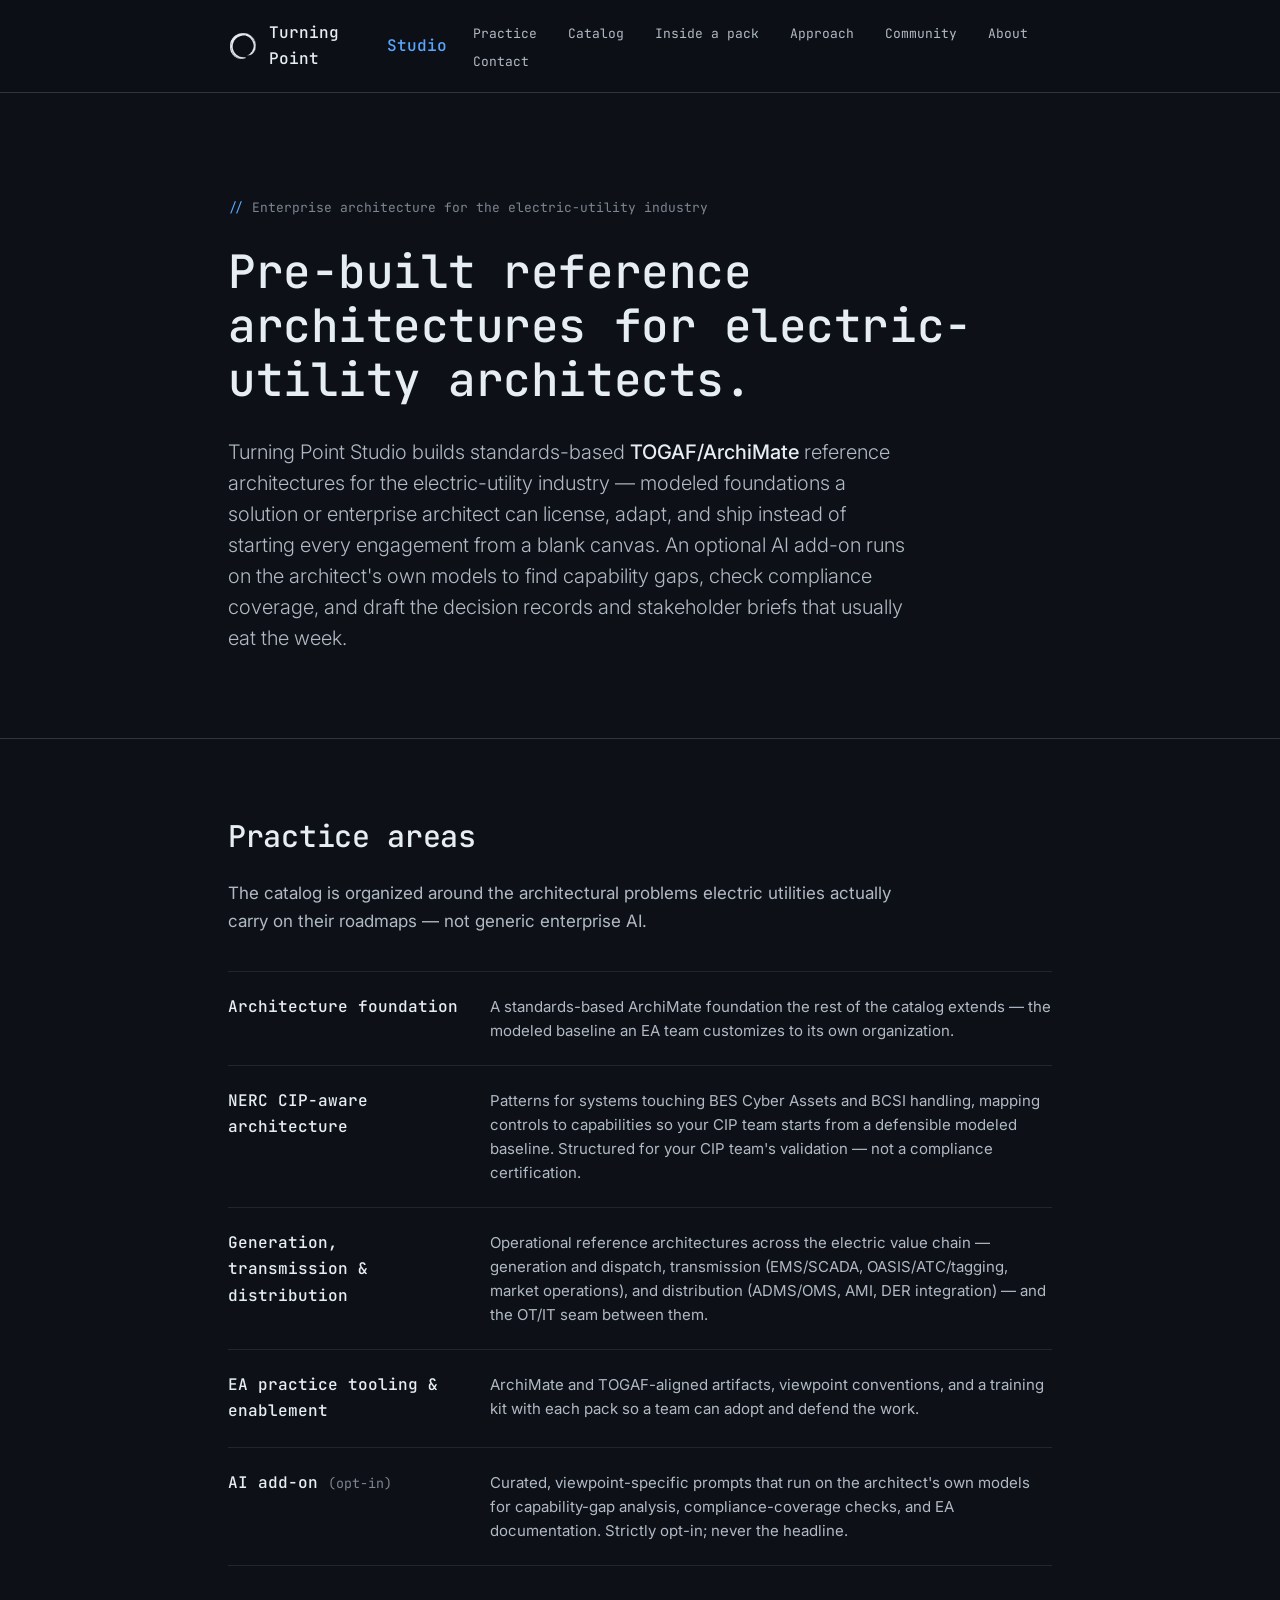
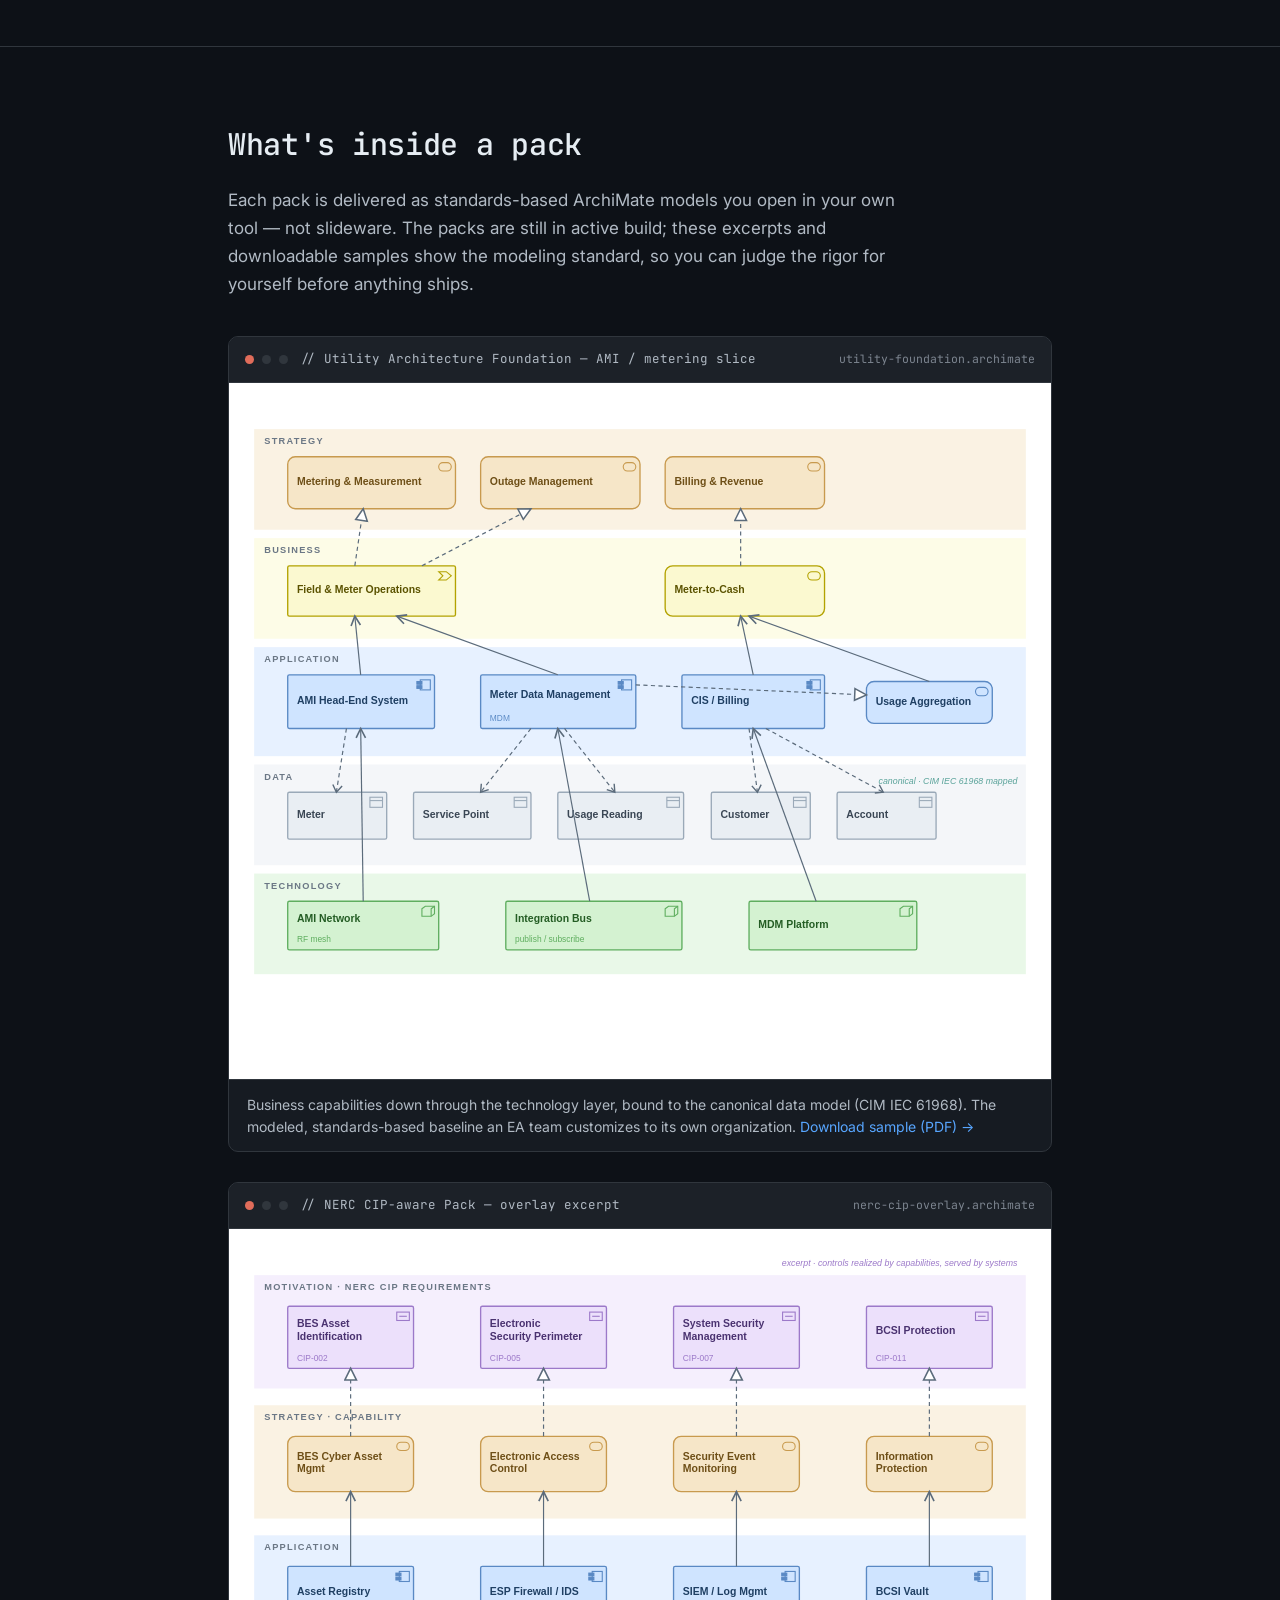
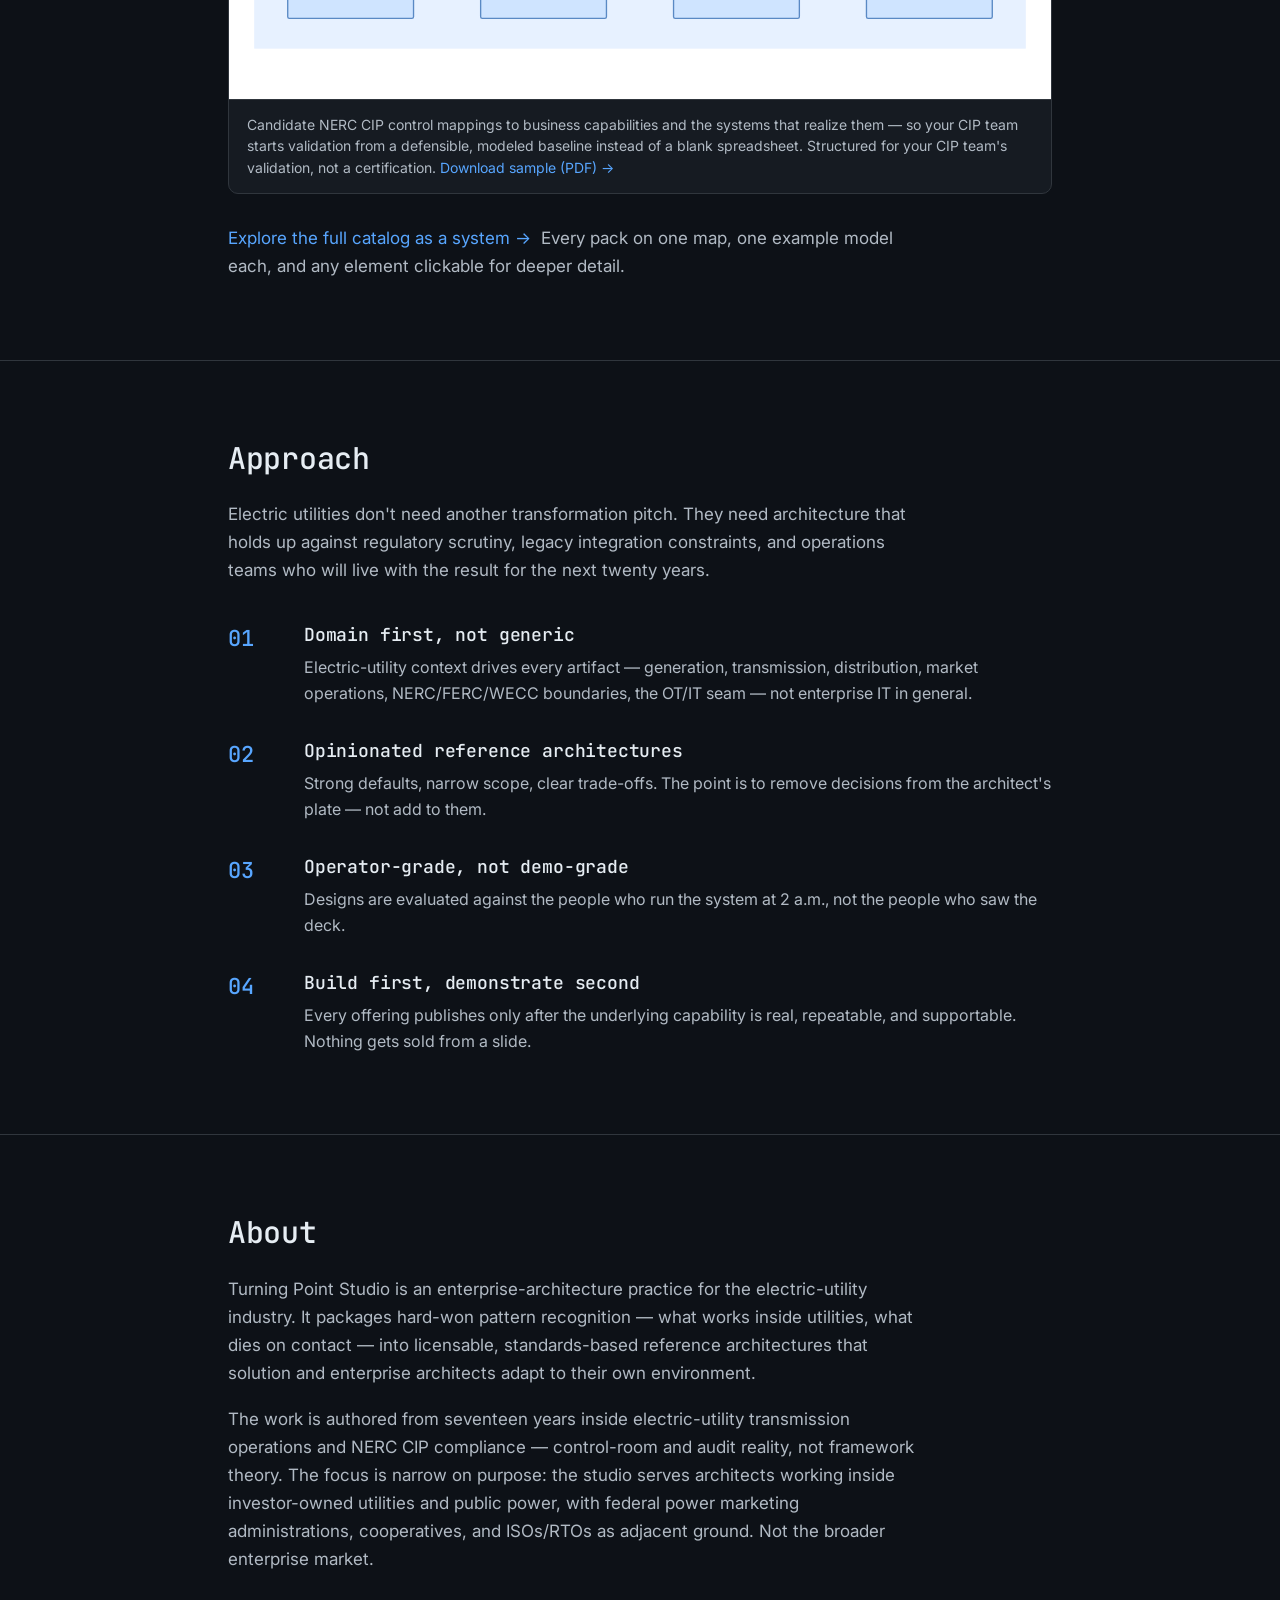
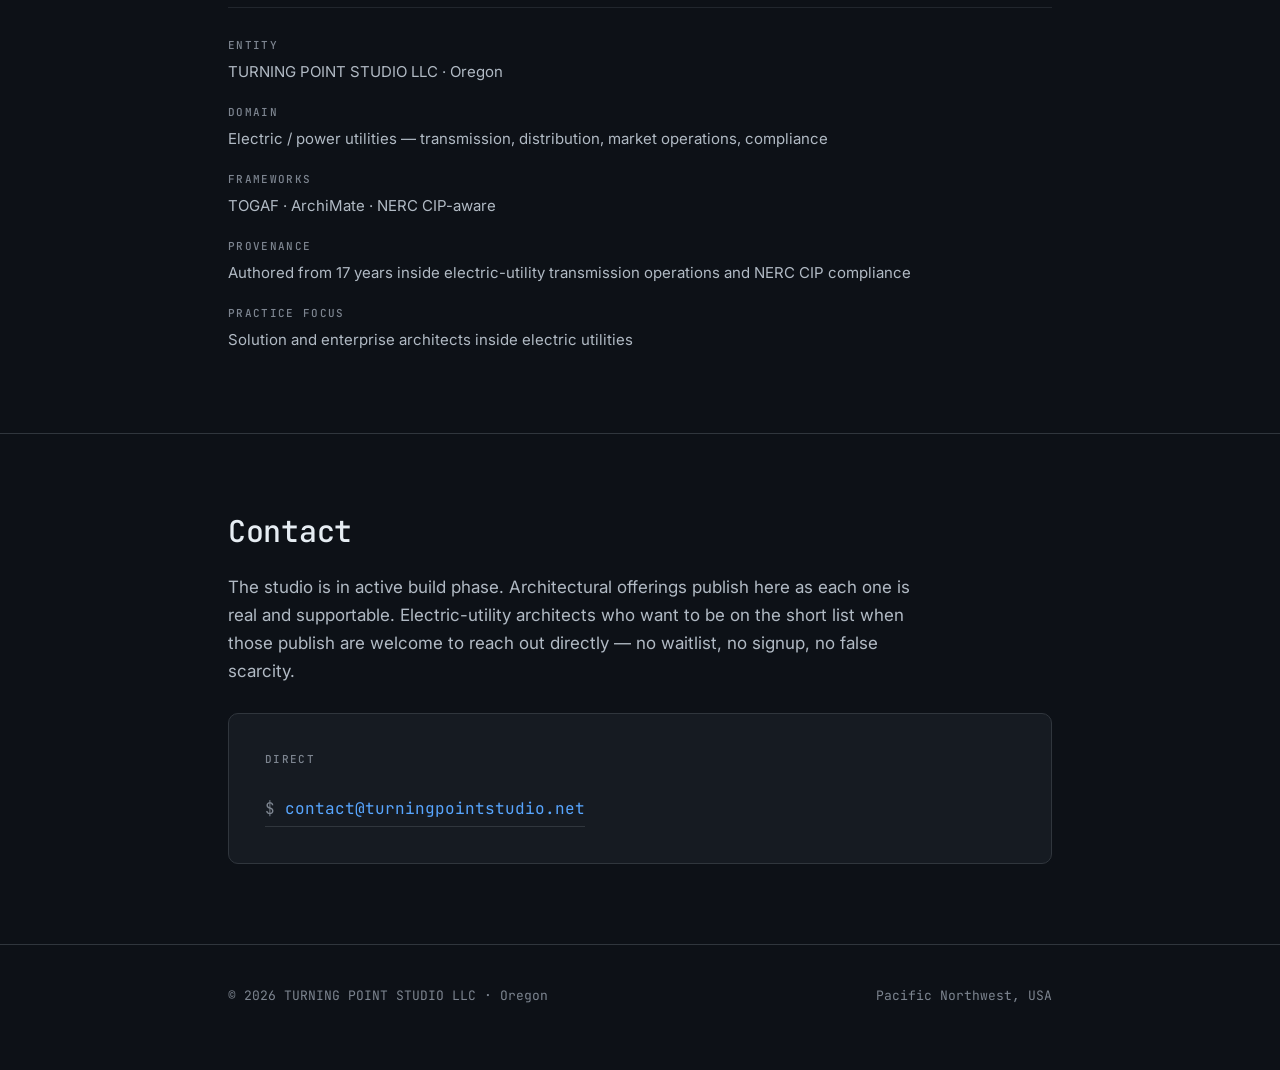
==== commit 7220dc76: "Reword live CIP card to validation-scaffold language; drop standalone compliance claim" ====
--- a/index.html
+++ b/index.html
@@ -4,12 +4,12 @@
 <meta charset="UTF-8">
 <meta name="viewport" content="width=device-width, initial-scale=1.0">
 <title>Turning Point Studio — Enterprise Architecture for the Electric Utility Industry</title>
-<meta name="description" content="Turning Point Studio builds standards-based TOGAF/ArchiMate reference architectures and NERC CIP-aware compliance patterns for electric-utility solution and enterprise architects — license, adapt, and ship instead of starting from a blank canvas.">
+<meta name="description" content="Turning Point Studio builds standards-based TOGAF/ArchiMate reference architectures and NERC CIP-aware patterns for electric-utility solution and enterprise architects — license, adapt, and ship instead of starting from a blank canvas.">
 <link rel="icon" type="image/png" sizes="32x32" href="brand/favicon-32.png">
 <link rel="alternate icon" href="brand/favicon.ico">
 <link rel="apple-touch-icon" href="brand/apple-touch-icon.png">
 <meta property="og:title" content="Turning Point Studio">
-<meta property="og:description" content="Standards-based reference architectures and NERC CIP-aware compliance patterns for the electric utility industry.">
+<meta property="og:description" content="Standards-based reference architectures and NERC CIP-aware patterns for the electric utility industry.">
 <meta property="og:image" content="https://turningpointstudio.net/brand/og-image.png">
 <meta property="og:url" content="https://turningpointstudio.net">
 <meta property="og:type" content="website">
@@ -58,8 +58,8 @@
         <div class="pa-desc">A standards-based ArchiMate foundation the rest of the catalog extends — the modeled baseline an EA team customizes to its own organization.</div>
       </li>
       <li>
-        <div class="pa-title">NERC CIP compliance architecture</div>
-        <div class="pa-desc">Compliance-aware patterns for systems touching BES Cyber Assets and BCSI handling, mapping controls to capabilities so a review starts from a defensible baseline.</div>
+        <div class="pa-title">NERC CIP-aware architecture</div>
+        <div class="pa-desc">Patterns for systems touching BES Cyber Assets and BCSI handling, mapping controls to capabilities so your CIP team starts from a defensible modeled baseline. Structured for your CIP team's validation — not a compliance certification.</div>
       </li>
       <li>
         <div class="pa-title">Generation, transmission &amp; distribution</div>
@@ -98,13 +98,13 @@
       <figure class="model-card">
         <div class="model-head">
           <span class="dot"></span><span class="dot"></span><span class="dot"></span>
-          <span class="name">// NERC CIP Compliance Pack — overlay excerpt</span>
+          <span class="name">// NERC CIP-aware Pack — overlay excerpt</span>
           <span class="file">nerc-cip-overlay.archimate</span>
         </div>
         <div class="model-canvas">
           <img src="brand/diagrams/c-01-cip-overlay.svg" alt="C-01 ArchiMate model excerpt — NERC CIP requirements mapped to business capabilities and the application systems that realize them">
         </div>
-        <figcaption class="model-cap">NERC CIP controls mapped to business capabilities and the systems that realize them — so a compliance review starts from a defensible, modeled baseline instead of a blank spreadsheet. <a href="brand/samples/nerc-cip-pack-sample.pdf" download>Download sample (PDF) →</a></figcaption>
+        <figcaption class="model-cap">Candidate NERC CIP control mappings to business capabilities and the systems that realize them — so your CIP team starts validation from a defensible, modeled baseline instead of a blank spreadsheet. Structured for your CIP team's validation, not a certification. <a href="brand/samples/nerc-cip-pack-sample.pdf" download>Download sample (PDF) →</a></figcaption>
       </figure>
     </div>
     <p style="margin-top:30px"><a href="catalog.html">Explore the full catalog as a system →</a> &nbsp;Every pack on one map, one example model each, and any element clickable for deeper detail.</p>
